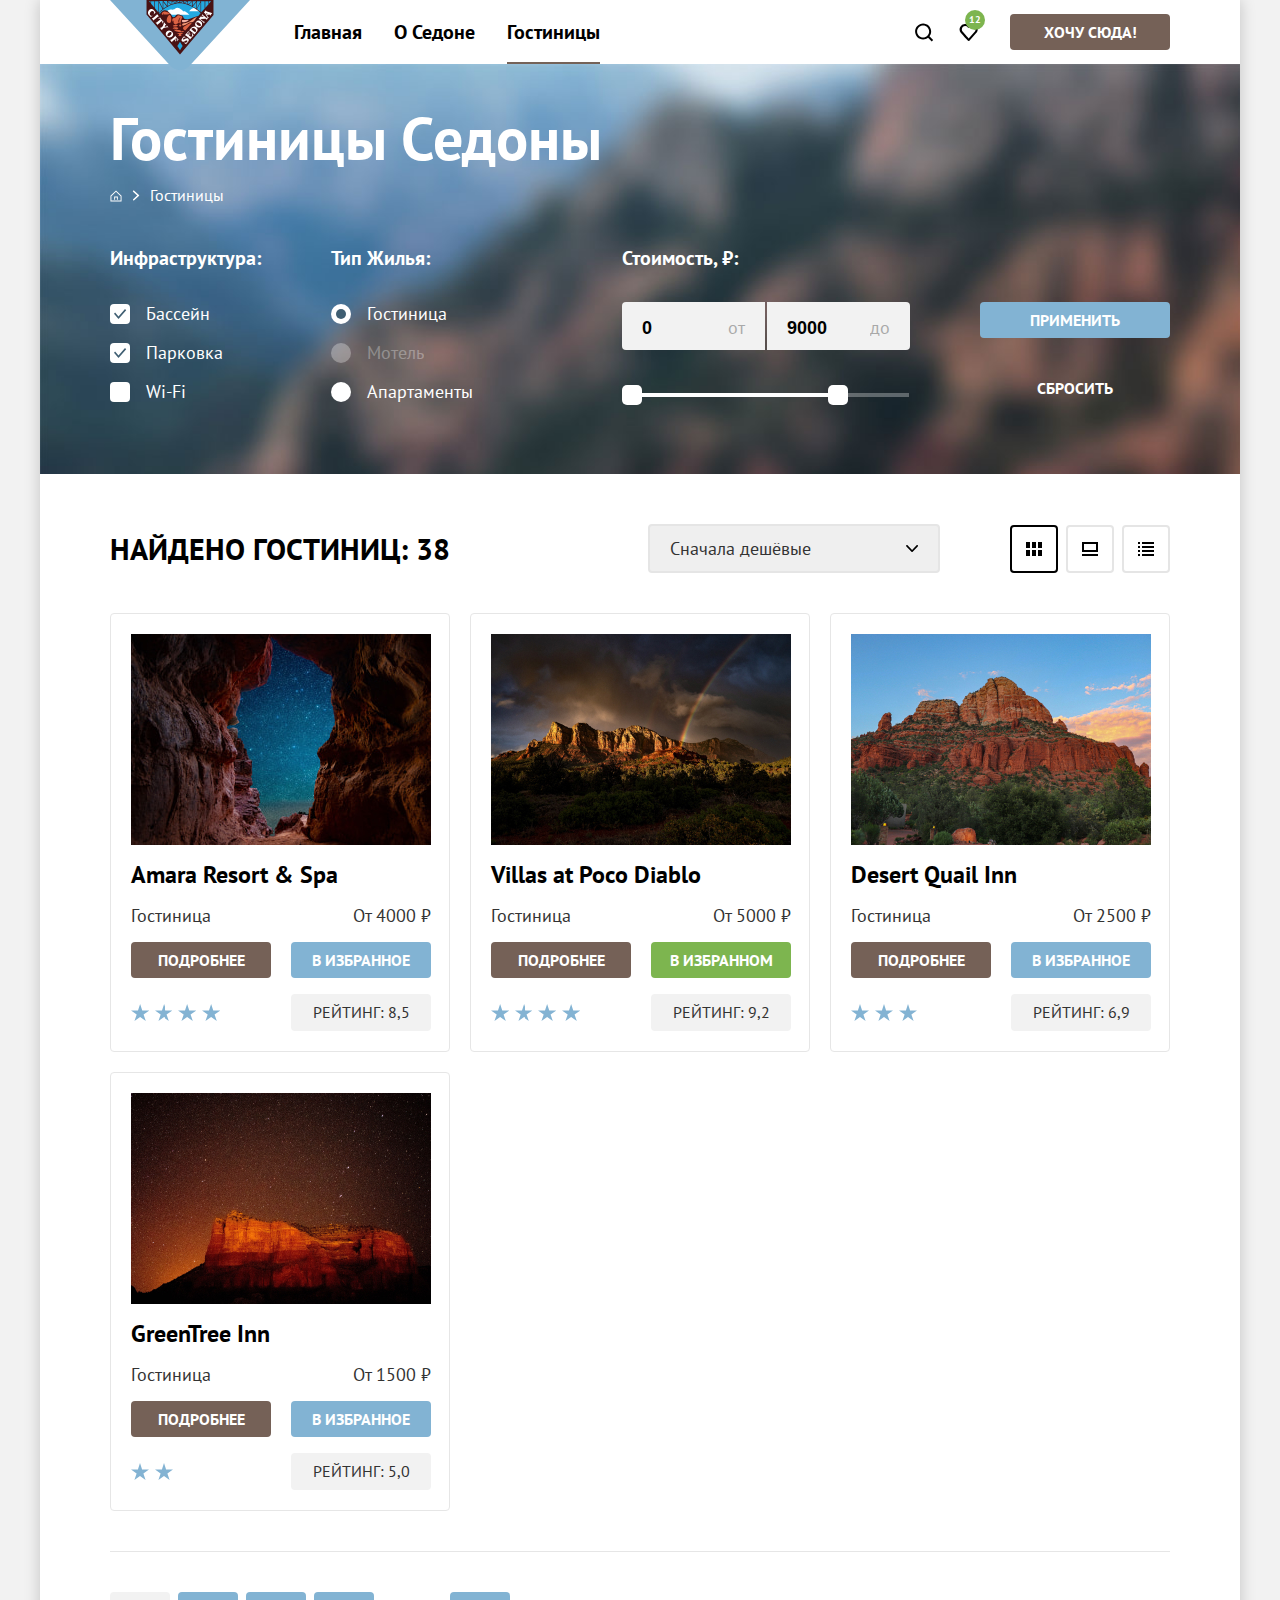
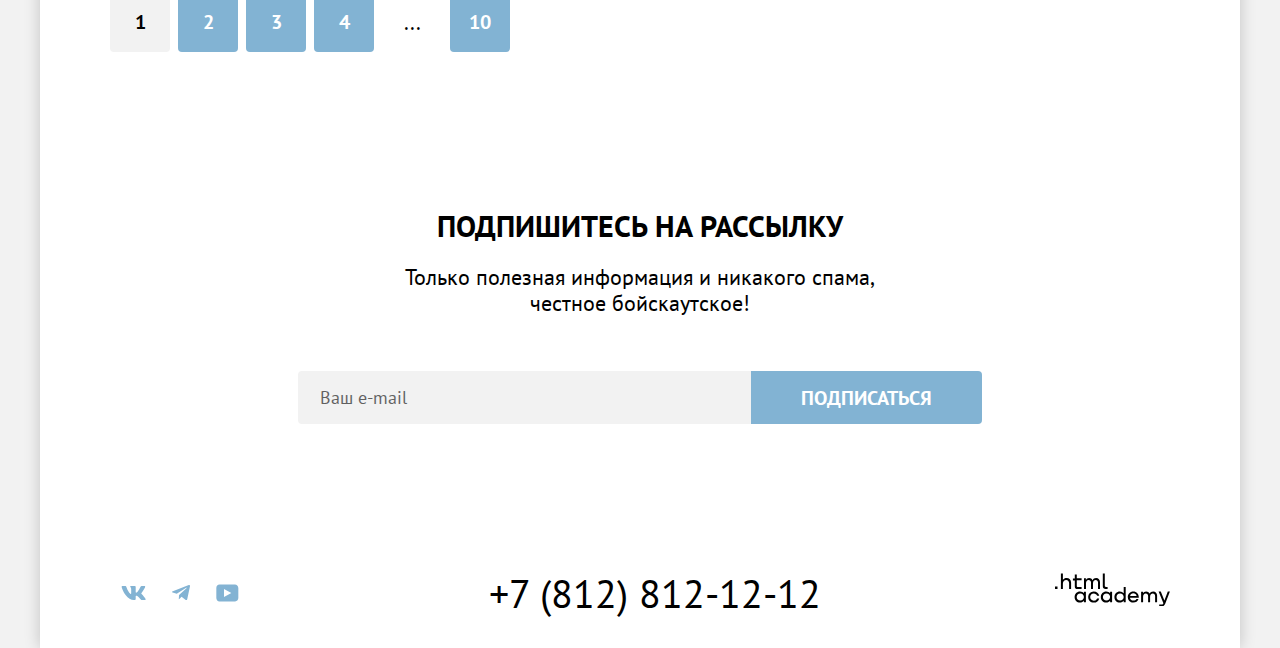
==== catalog.html @ 05a84fa1 "Merge pull request #1 from maryana-academova/master" ====
<!DOCTYPE html>
<html lang="ru">
  <head>
    <meta charset="utf-8">
    <title>Седона. Гостиницы</title>
    <link rel="stylesheet" href="styles/styles.css">
  </head>
  <body>
    <div class="page-container">
      <header class="page-header" data-test="header">
        <div class="page-header-container">
          <nav class="navigation">
            <a class="navigation-logo" href="index.html">
              <img class="page-header-logo" src="images/logo.svg" width="140" height="70" alt="Логотип города Седона.">
            </a>
            <ul class="navigation-list">
              <li class="navigation-item">
                <a class="navigation-link" href="index.html">Главная</a>
              </li>
              <li class="navigation-item">
                <a class="navigation-link" href="#">О Седоне</a>
              </li>
              <li class="navigation-item">
                <a class="navigation-link navigation-link-current" href="#">Гостиницы</a>
              </li>
            </ul>
            <ul class="navigation-user">
              <li class="navigation-user-item">
                <a class="navigation-user-link navigation-user-link-search" href="#">
                  <span class="visually-hidden">Поиск</span>
                </a>
              </li>
              <li class="navigation-user-item">
                <a class="navigation-user-link navigation-user-link-favorite" href="#">
                  <span class="visually-hidden">Избранное</span>
                  <span class="notification-badge">12</span>
                </a>
              </li>
            </ul>
          </nav>
          <a class="header-button" href="#">Хочу сюда!</a>
        </div>
      </header>
      <main class="main-container main-inner" data-test="main">
        <div class="main-inner-header">
          <div class="main-inner-header-container">
            <h1 class="inner-header-title">Гостиницы Седоны</h1>
            <ol class="breadcrumbs">
              <li class="breadcrumbs-item">
                <a class="breadcrumbs-link breadcrumbs-home-link" href="index.html">
                  <span class="visually-hidden">Главная</span>
                </a>
              </li>
              <li class="breadcrumbs-item">
                <a class="breadcrumbs-link" href="#">Гостиницы</a>
              </li>
            </ol>
            <section class="filters" data-test="filter">
              <h2 class="visually-hidden">Фильтры</h2>
              <form class="catalog-filter" action="https://echo.htmlacademy.ru/" method="get">
                <fieldset class="catalog-filter-group">
                  <legend class="catalog-filter-title">Инфраструктура:</legend>
                  <ul class="catalog-filter-list">
                    <li class="catalog-filter-item">
                      <label class="control">
                        <input class="visually-hidden control-input" type="checkbox" name="pool" checked>
                        <span class="control-mark"></span>
                        <span class="control-label">Бассейн</span>
                      </label>
                    </li>
                    <li class="catalog-filter-item">
                      <label class="control">
                        <input class="visually-hidden control-input" type="checkbox" name="parking" checked>
                        <span class="control-mark"></span>
                        <span class="control-label">Парковка</span>
                      </label>
                    </li>
                    <li class="catalog-filter-item">
                      <label class="control">
                        <input class="visually-hidden control-input" type="checkbox" name="wifi">
                        <span class="control-mark"></span>
                        <span class="control-label">Wi-Fi</span>
                      </label>
                    </li>
                  </ul>
                </fieldset>
                <fieldset class="catalog-filter-group">
                  <legend class="catalog-filter-title">Тип жилья:</legend>
                  <ul class="catalog-filter-list">
                    <li class="catalog-filter-item">
                      <label class="control">
                        <input class="visually-hidden control-input" type="radio" name="housing-type" value="hotel" checked>
                        <span class="control-mark"></span>
                        <span class="control-label">Гостиница</span>
                      </label>
                    </li>
                    <li class="catalog-filter-item">
                      <label class="control">
                        <input class="visually-hidden control-input" type="radio" name="housing-type" value="motel" disabled>
                        <span class="control-mark"></span>
                        <span class="control-label">Мотель</span>
                      </label>
                    </li>
                    <li class="catalog-filter-item">
                      <label class="control">
                        <input class="visually-hidden control-input" type="radio" name="housing-type" value="apartments">
                        <span class="control-mark"></span>
                        <span class="control-label">Апартаменты</span>
                      </label>
                    </li>
                  </ul>
                </fieldset>
                <fieldset class="catalog-filter-group">
                  <legend class="catalog-filter-title">Стоимость, ₽:</legend>
                  <div class="range">
                    <div class="range-wrapper-inputs">
                      <label class="catalog-filter-label">
                        <span class="range-input-label">от</span>
                        <input class="range-input range-input-min" type="number" value="0" name="min-price">
                      </label>
                      <label class="catalog-filter-label">
                        <span class="range-input-label">до</span>
                        <input class="range-input range-input-max" type="number" value="9000" name="max-price">
                      </label>
                    </div>
                    <div class="range-scale">
                      <div class="range-bar" style="left: 0; width: 226px;">
                        <button class="range-toggle toggle-min" type="button">
                          <span class="visually-hidden">Изменить минимальную стоимость.</span>
                        </button>
                        <button class="range-toggle toggle-max" type="button">
                          <span class="visually-hidden">Изменить максимальную стоимость.</span>
                        </button>
                      </div>
                    </div>
                  </div>
                </fieldset>
                <div class="catalog-filter-buttons">
                  <button class="catalog-filter-submit" type="submit">Применить</button>
                  <button class="catalog-filter-reset" type="reset">Сбросить</button>
                </div>
              </form>
            </section>
          </div>
        </div>
        <section class="catalog-products" data-test="catalog">
          <div class="catalog-products-container">
            <div class="catalog-products-header">
              <h2 class="catalog-products-title">Найдено гостиниц: <span>38</span></h2>
              <div class="select sorting-type">
                <select class="select-control" aria-label="Сортировка">
                  <option value="popular">Сначала популярные</option>
                  <option value="cheap" selected>Сначала дешёвые</option>
                  <option value="expensive">Сначала дорогие</option>
                </select>
              </div>
              <ul class="view-buttons">
                <li class="view-button-item">
                  <a class="view-button view-button-current view-button-tile" href="#">
                    <span class="visually-hidden">Показать плиткой</span>
                  </a>
                </li>
                <li class="view-button-item">
                  <a class="view-button view-button-card" href="#">
                    <span class="visually-hidden">Показать карточками</span>
                  </a>
                </li>
                <li class="view-button-item">
                  <a class="view-button view-button-list" href="#">
                    <span class="visually-hidden">Показать списком</span>
                  </a>
                </li>
              </ul>
            </div>
            <ul class="product-list">
              <li class="product-card">
                <a class="product-card-link" href="#">
                  <img class="product-card-image" src="images/catalog/hotel-1.jpg" width="300" height="211" alt="Звёздное небо в расщелине гор.">
                  <h3 class="product-card-title">Amara Resort & Spa</h3>
                </a>
                <p class="product-card-type">Гостиница</p>
                <p class="product-card-price">От 4000 ₽</p>
                <a class="product-card-button" href="#">Подробнее</a>
                <a class="add-favorite-button" href="#">В избранное</a>
                <p class="product-card-stars product-card-stars-4"><span class="visually-hidden">4 звезды</span></p>
                <p class="product-card-rating">Рейтинг: <span>8,5</span></p>
              </li>
              <li class="product-card">
                <a class="product-card-link" href="#">
                  <img class="product-card-image" src="images/catalog/hotel-2.jpg" width="300" height="211" alt="Радуга над горным хребтом.">
                  <h3 class="product-card-title">Villas at Poco Diablo</h3>
                </a>
                <p class="product-card-type">Гостиница</p>
                <p class="product-card-price">От 5000 ₽</p>
                <a class="product-card-button" href="#">Подробнее</a>
                <a class="favorite-button" href="#">В избранном</a>
                <p class="product-card-stars product-card-stars-4"><span class="visually-hidden">4 звезды</span></p>
                <p class="product-card-rating">Рейтинг: <span>9,2</span></p>
              </li>
              <li class="product-card">
                <a class="product-card-link" href="#l">
                  <img class="product-card-image" src="images/catalog/hotel-3.jpg" width="300" height="211" alt="Горы на фоне голубого неба.">
                  <h3 class="product-card-title">Desert Quail Inn</h3>
                </a>
                <p class="product-card-type">Гостиница</p>
                <p class="product-card-price">От 2500 ₽</p>
                <a class="product-card-button" href="#">Подробнее</a>
                <a class="add-favorite-button" href="#">В избранное</a>
                <p class="product-card-stars product-card-stars-3"><span class="visually-hidden">3 звезды</span></p>
                <p class="product-card-rating">Рейтинг: <span>6,9</span></p>
              </li>
              <li class="product-card">
                <a class="product-card-link" href="#">
                  <img class="product-card-image" src="images/catalog/hotel-4.jpg" width="300" height="211" alt="Гора на фоне звёздного неба.">
                  <h3 class="product-card-title">GreenTree Inn</h3>
                </a>
                <p class="product-card-type">Гостиница</p>
                <p class="product-card-price">От 1500 ₽</p>
                <a class="product-card-button" href="#">Подробнее</a>
                <a class="add-favorite-button" href="#">В избранное</a>
                <p class="product-card-stars product-card-stars-2"><span class="visually-hidden">2 звезды</span></p>
                <p class="product-card-rating">Рейтинг: <span>5,0</span></p>
              </li>
            </ul>
            <ul class="pagination">
              <li class="pagination-item">
                <a class="pagination-link pagination-current">1</a>
              </li>
              <li class="pagination-item">
                <a class="pagination-link" href="#">2</a>
              </li>
              <li class="pagination-item">
                <a class="pagination-link" href="#">3</a>
              </li>
              <li class="pagination-item">
                <a class="pagination-link" href="#">4</a>
              </li>
              <li class="pagination-item">
                <span class="pagination-text">...</span>
              </li>
              <li class="pagination-item">
                <a class="pagination-link" href="#">10</a>
              </li>
            </ul>
          </div>
        </section>
        <section class="subscribe" data-test="subscribe">
          <h2 class="subscribe-title">Подпишитесь на рассылку</h2>
          <p class="subscribe-description">Только полезная информация и никакого спама, честное бойскаутское!</p>
          <form class="subscribe-form" action="https://echo.htmlacademy.ru/" method="post">
            <p class="subscribe-form-name">
              <label class="visually-hidden" for="user-email">Ваш e-mail</label>
              <input class="field" type="text" id="user-email" name="user-email" placeholder="Ваш e-mail">
            </p>
            <button class="subscribe-button" type="submit">Подписаться</button>
          </form>
        </section>
      </main>
      <footer class="page-footer" data-test="footer">
        <div class="page-footer-container">
          <ul class="footer-social-list">
            <li class="footer-social-item">
              <a class="footer-social-link" href="#">
                <span class="visually-hidden">ВКонтакте</span>
                <svg class="footer-social-img" width="25" height="14" fill="currentColor" xmlns="http://www.w3.org/2000/svg">
                  <path fill-rule="evenodd" clip-rule="evenodd" d="M24.12.95c.16-.55 0-.95-.8-.95H20.7c-.67 0-.98.35-1.15.73 0 0-1.33 3.2-3.22 5.27-.61.6-.9.8-1.23.8-.16 0-.41-.2-.41-.74V.95c0-.66-.19-.95-.74-.95H9.82c-.42 0-.67.3-.67.6 0 .61.95.76 1.04 2.5v3.8c0 .84-.15.99-.48.99-.9 0-3.06-3.21-4.34-6.89-.25-.71-.5-1-1.18-1H1.57c-.75 0-.9.35-.9.73 0 .68.89 4.07 4.14 8.55 2.17 3.06 5.23 4.72 8 4.72 1.68 0 1.88-.37 1.88-1v-2.32c0-.73.16-.88.7-.88.38 0 1.05.2 2.6 1.67 1.79 1.75 2.08 2.53 3.08 2.53h2.63c.75 0 1.12-.37.9-1.1-.23-.72-1.08-1.77-2.2-3.02-.62-.7-1.54-1.47-1.82-1.86-.39-.49-.28-.7 0-1.14 0 0 3.2-4.43 3.54-5.93Z" />
                </svg>
              </a>
            </li>
            <li class="footer-social-item">
              <a class="footer-social-link" href="#">
                <span class="visually-hidden">Телеграм</span>
                <svg class="footer-social-img" width="18" height="16" fill="currentColor" xmlns="http://www.w3.org/2000/svg">
                  <path d="M16.79.1.84 6.25c-1.09.43-1.08 1.04-.2 1.31l4.1 1.28 9.47-5.98c.44-.27.85-.12.52.18L7.05 9.96l-.28 4.22c.41 0 .6-.19.83-.41l1.99-1.93 4.13 3.05c.77.42 1.31.2 1.5-.7l2.72-12.8c.28-1.12-.43-1.62-1.16-1.3Z" />
                </svg>
              </a>
            </li>
            <li class="footer-social-item">
              <a class="footer-social-link" href="#">
                <span class="visually-hidden">YouTube</span>
                <svg class="footer-social-img" width="23" height="18" fill="currentColor" xmlns="http://www.w3.org/2000/svg">
                  <path d="M18.94.5H3.51C1.65.5.33 2.1.33 3.9V14c0 1.9 1.32 3.5 3.18 3.5h15.65c1.64 0 3.17-1.6 3.17-3.4V3.9C22.11 2.1 20.8.5 18.94.5ZM7.99 13.04V4.96L15.33 9l-7.34 4.04Z" />
                </svg>
              </a>
            </li>
          </ul>
          <a class="footer-phone" href="tel:+78128121212">+7 (812) 812-12-12</a>
          <a class="copyright" href="https://htmlacademy.ru/">
            <svg class="htmlacademy-logo" width="115" height="33" xmlns="http://www.w3.org/2000/svg">
              <path d="M0 13.4V16h2.5v-2.6H0ZM11.6 5C10 5 8.8 5.7 8 6.7h-.1V.5h-2V16h2v-5.3c0-2.1 1.3-3.6 3.3-3.6 1.8 0 2.9 1.4 2.9 3.2V16h2V9.9c.1-3-1.8-4.9-4.5-4.9ZM26.6 5.3h-4.8V1.6h-2v3.8h-1.9v2h1.9v6c0 1.7 1 2.7 2.7 2.7h4.1v-2h-3.7c-.7 0-1.1-.4-1.1-1.1V7.3h4.8v-2ZM41.1 5.1c-1.6 0-2.9.8-3.5 2.1h-.1c-.6-1.2-1.8-2.1-3.4-2.1-1.4 0-2.5.8-3.1 1.8h-.1V5.3H29v10.6h2v-5.4c0-2 1-3.5 2.6-3.5C35.1 7 36 8 36 9.6v6.3h2v-5.6C38 7.9 39.4 7 40.6 7 42.1 7 43 8 43 9.6v6.3h2V9.4c.1-2.5-1.4-4.3-3.9-4.3ZM47.8 13.2c0 1.7 1 2.7 2.8 2.7h2v-2h-1.7c-.7 0-1.1-.4-1.1-1.1V.5h-2v12.7ZM28.9 20.2c-.9-1.1-2.2-1.8-3.9-1.8-3.1 0-5.4 2.3-5.4 5.6s2.3 5.6 5.4 5.6c1.8 0 3-.8 3.8-1.9h.1v1.6h2V18.7h-2v1.5Zm-3.6 7.4c-2.2 0-3.6-1.6-3.6-3.6s1.4-3.6 3.6-3.6 3.6 1.6 3.6 3.6c0 1.9-1.4 3.6-3.6 3.6ZM44.2 22.5c-.5-2.4-2.6-4.1-5.4-4.1a5.4 5.4 0 0 0-5.6 5.6c0 3.1 2.2 5.6 5.6 5.6 2.8 0 4.9-1.8 5.4-4.2h-2.1a3.4 3.4 0 0 1-3.3 2.3c-2.2 0-3.6-1.6-3.6-3.6s1.4-3.6 3.6-3.6c1.6 0 2.8 1 3.3 2.2h2.1v-.2ZM55.1 20.2c-.9-1.1-2.2-1.8-3.9-1.8-3.1 0-5.4 2.3-5.4 5.6s2.3 5.6 5.4 5.6c1.8 0 3-.8 3.8-1.9h.1v1.6h2V18.7h-2v1.5Zm-3.6 7.4c-2.2 0-3.6-1.6-3.6-3.6s1.4-3.6 3.6-3.6 3.6 1.6 3.6 3.6c0 1.9-1.5 3.6-3.6 3.6ZM68.7 20.3c-.9-1.1-2.2-1.9-3.9-1.9-3.1 0-5.4 2.3-5.4 5.6s2.2 5.6 5.4 5.6c1.7 0 3-.8 3.8-1.8h.1v1.5h2V13.9h-2v6.4Zm-3.6 7.3c-2.2 0-3.6-1.6-3.6-3.6s1.4-3.6 3.6-3.6 3.6 1.6 3.6 3.6c-.1 2-1.5 3.6-3.6 3.6ZM78.3 18.4c-3.3 0-5.5 2.5-5.5 5.6 0 3 2.1 5.6 5.5 5.6 2.5 0 4.5-1.3 5.2-3.6h-2.1c-.5 1-1.6 1.6-3 1.6-1.9 0-3.3-1.3-3.4-2.9h8.8c.2-3.6-2-6.3-5.5-6.3Zm0 1.9c1.7 0 3 1 3.3 2.6h-6.5c.3-1.5 1.5-2.6 3.2-2.6ZM98.2 18.4c-1.6 0-2.9.8-3.6 2h-.1c-.6-1.2-1.8-2-3.4-2-1.4 0-2.5.7-3.1 1.8v-1.5h-1.9v10.6h2v-5.4c0-2 1-3.4 2.6-3.5 1.5 0 2.4 1 2.4 2.6v6.3h2v-5.6c0-2.4 1.4-3.3 2.6-3.3 1.5 0 2.4 1 2.4 2.6v6.3h2v-6.5c.1-2.6-1.4-4.4-3.9-4.4ZM109.4 27.5l-3.6-8.9h-2.2l4.8 11.6c-.3.9-.7 1.2-1.7 1.2h-2.5v2h2.5c1.8 0 2.8-.8 3.5-2.6l4.7-12.2h-2.1l-3.4 8.9Z" />
            </svg>
          </a>
        </div>
      </footer>
    </div>
  </body>
</html>
---- styles/styles.css ----
@font-face {
  font-family: "PT Sans";
  font-style: normal;
  font-weight: 400;
  src: url("../fonts/ptsans-400.woff2") format("woff2");
  font-display: swap;
}

@font-face {
  font-family: "PT Sans";
  font-style: normal;
  font-weight: 700;
  src: url("../fonts/ptsans-700.woff2") format("woff2");
  font-display: swap;
}

html {
  height: 100%;
}

body {
  display: flex;
  flex-direction: column;
  min-height: 100%;
  margin: 0;
  font-family: "PT Sans", sans-serif;
  font-size: 18px;
  line-height: 21px;
  color: #000000;
  background-color: #f2f2f2;
}

.visually-hidden {
  position: absolute;
  width: 1px;
  height: 1px;
  margin: -1px;
  padding: 0;
  border: 0;
  clip: rect(0 0 0 0);
  overflow: hidden;
}

.page-container {
  width: 1200px;
  margin: 0 auto;
  background-color: #ffffff;
  box-shadow: 0 0 15px rgb(0, 0, 0, 0.2);
}

.page-header-container {
  display: flex;
  align-items: center;
  padding-left: 70px;
  padding-right: 70px;
}

.navigation {
  display: flex;
  width: 880px;
  margin-right: auto;
}

.navigation-logo {
  position: relative;
  width: 138px;
  margin-right: 30px;
  margin-bottom: -6px;
}

.page-header-logo {
  display: block;
}

.navigation-list {
  display: flex;
  flex-wrap: wrap;
  width: 340px;
  margin: 0;
  padding: 0;
  list-style-type: none;
}

.navigation-user {
  display: flex;
  flex-wrap: wrap;
  max-width: 90px;
  margin: 0;
  margin-left: auto;
  padding: 0;
  list-style-type: none;
}

.navigation-link {
  display: block;
  padding: 20px 16px;
  font-weight: 700;
  font-size: 20px;
  line-height: 24px;
  color: #000000;
  text-decoration: none;
}

.navigation-link-current {
  position: relative;
}

.navigation-link-current::after {
  position: absolute;
  bottom: 0;
  left: 16px;
  right: 16px;
  height: 2px;
  background-color: #756257;
  content: "";
}

.navigation-user-link {
  position: relative;
  display: block;
  padding: 22px 12px;
  width: 20px;
  height: 20px;
  font-weight: 700;
  font-size: 20px;
  line-height: 24px;
  color: #000000;
  text-decoration: none;
}

.navigation-user-link-search {
  background-image: url("../images/search.svg");
  background-repeat: no-repeat;
  background-position: center;
}

.navigation-user-link-favorite {
  background-image: url("../images/favorite.svg");
  background-repeat: no-repeat;
  background-position: center;
}

.header-button {
  width: 160px;
  display: inline-block;
  padding: 8px 10px 8px 10px;
  font-family: inherit;
  font-weight: 700;
  font-size: 16px;
  line-height: 20px;
  color: #ffffff;
  text-transform: uppercase;
  text-decoration: none;
  background-color: #756157;
  text-align: center;
  border: none;
  border-radius: 4px;
  box-sizing: border-box;
  cursor: pointer;
}

.header-button:hover {
  background-color: #615048;
}

.header-button:focus {
  background-color: #615048;
}

.header-button:active {
  color: rgba(255, 255, 255, 0.3);
  background-color: #756157;
}

.header-button:disabled {
  background-color: #e5e5e5;
}

.notification-badge {
  position: absolute;
  top: 10px;
  right: 5px;
  display: flex;
  align-items: center;
  justify-content: center;
  width: 20px;
  height: 20px;
  font-size: 10px;
  line-height: 10px;
  color: #ffffff;
  background-color: #7db54f;
  border-radius: 50%;
}

.favorite-button {
  font-weight: 700;
  font-size: 16px;
  line-height: 20px;
  color: #ffffff;
  text-transform: uppercase;
  text-decoration: none;
  background-color: #7db54f;
  text-align: center;
  border: none;
}

.main-container {
  flex-grow: 1;
}

.hero {
  padding-top: 51px;
  padding-bottom: 82px;
  background-color: #d9eaf2;
  background-image: url("../images/hero-border.svg"), url("../images/background.jpg");
  background-size: contain, cover;
  background-repeat: no-repeat;
  background-position: center bottom, center;
}

.hero-img {
  display: block;
  margin-left: auto;
  margin-right: auto;
}

.advantages {
  padding-top: 70px;
}

.lead {
  max-width: 620px;
  margin: 0 auto 25px;
  font-weight: 700;
  font-size: 30px;
  line-height: 36px;
  text-align: center;
  text-transform: uppercase;
}

.advantages-list-title {
  margin-top: 0;
  margin-bottom: 90px;
  font-size: 22px;
  line-height: 26px;
  color: #333333;
  text-align: center;
}

.advantages-img {
  display: block;
}

.advantages-title {
  display: flex;
  flex-direction: column;
  align-items: center;
  max-width: 175px;
  margin-top: 0;
  margin-bottom: 30px;
  font-size: 24px;
  line-height: 28px;
  text-align: center;
  text-transform: uppercase;
}

.advantages-description {
  margin-top: 0;
  margin-bottom: 22px;
  order: 3;
  color: #333333;
  text-align: center;
}

.advantages-item {
  background-color: rgba(131, 179, 211, 0.12);
}

.advantages-item:nth-child(3) {
  background-color: rgba(131, 179, 211, 0.2);
}

.advantages-list {
  display: flex;
  flex-wrap: wrap;
  margin: 0;
  padding: 0;
  list-style-type: none;
}

.advantages-item-container {
  width: 230px;
  min-height: 204px;
  display: flex;
  flex-direction: column;
  justify-content: center;
  align-items: center;
  padding: 90px 85px;
  margin-top: auto;
  margin-bottom: auto;
}

.advantages-item-container::before {
  margin-bottom: 30px;
  order: 2;
  width: 60px;
  height: 2px;
  background-color: rgba(0, 0, 0, 0.3);
  content: "";
}


.advantages-item-wide {
  display: flex;
  flex-wrap: wrap;
  background-color: #82b3d3;
}

.advantages-item-wide-reverse {
  flex-direction: row-reverse;
}

.advantages-item-wide .advantages-item-container::before {
  background-color: #ffffff;
}

.advantages-item-wide .advantages-title {
  color: #ffffff;
}

.advantages-item-wide .advantages-description {
  color: #ffffff;
}


.infrastructure {
  padding-top: 64px;
}

.infrastructure-lead {
  max-width: 510px;
  margin: 0 auto 20px;
  font-weight: 700;
  font-size: 30px;
  line-height: 36px;
  text-align: center;
  text-transform: uppercase;
}

.infrastructure-lead-text {
  margin-top: 0;
  margin-bottom: 64px;
  font-size: 22px;
  line-height: 26px;
  color: #333333;
  text-align: center;
}

.infrastructure-list {
  display: flex;
  flex-wrap: wrap;
  margin: 0;
  padding: 0;
  list-style-type: none;
}

.infrastructure-item {
  width: 230px;
  padding: 180px 85px 80px;
  background-color: rgba(131, 179, 211, 0.12);
}

.infrastructure-item:nth-child(2) {
  background-color: #ffffff;
}

.infrastructure-item-home {
  background-image: url("../images/house.svg");
  background-repeat: no-repeat;
  background-position: top 80px center;
}

.infrastructure-item-meal {
  background-image: url("../images/food.svg");
  background-repeat: no-repeat;
  background-position: top 81px center;
}

.infrastructure-item-souvenir {
  background-image: url("../images/gift.svg");
  background-repeat: no-repeat;
  background-position: top 78px center;
}

.infrastructure-title {
  margin-top: 0;
  margin-bottom: 30px;
  font-size: 24px;
  line-height: 28px;
  text-transform: uppercase;
  text-align: center;
}

.infrastructure-description {
  margin: 0;
  color: #333333;
  text-align: center;
}

.search {
  padding: 96px 300px 96px;
  text-align: center;
}

.search-title {
  margin-top: 0;
  margin-bottom: 20px;
  font-size: 30px;
  line-height: 36px;
  text-align: center;
  text-transform: uppercase;
}

.search-description {
  margin-top: 0;
  margin-bottom: 54px;
  font-size: 22px;
  line-height: 26px;
  color: #333333;
}

.search-button {
  display: inline-block;
  padding: 8px 50px;
  font-family: inherit;
  font-weight: 700;
  font-size: 20px;
  line-height: 36px;
  color: #ffffff;
  text-transform: uppercase;
  text-decoration: none;
  background-color: #756157;
  text-align: center;
  border: none;
  border-radius: 4px;
  box-sizing: border-box;
  cursor: pointer;
}

.subscribe {
  padding: 96px 258px 104px;
  text-align: center;
}

.subscribe-title {
  margin-top: 0;
  margin-bottom: 20px;
  font-size: 30px;
  line-height: 36px;
  text-transform: uppercase;
}

.subscribe-description {
  max-width: 545px;
  margin: 0 auto 55px;
  font-weight: 400;
  font-size: 22px;
  line-height: 26px;
}

.subscribe-theme-custom {
  color: #ffffff;
  background-color: #8daab8;
  background-image: url("../images/background-subscribe.jpg");
  background-size: cover;
  background-repeat: no-repeat;
}

.subscribe-form {
  display: flex;
  justify-content: stretch;
  width: 100%;
}

.subscribe-form-name {
  margin: 0;
  flex-grow: 1;
}

.field {
  margin: 0;
  padding: 14px 20px;
  font-family: inherit;
  font-size: 18px;
  line-height: 21px;
  background-color: #f2f2f2;
  border-radius: 4px 0 0 4px;
  border: 2px solid #f2f2f2;
  box-sizing: border-box;
}

.field:hover {
  background-color: #f6f6f6;
}

.field:focus {
  background-color: #f2f2f2;
  outline: 3px solid #83b3d3;
}

.field:focus:not(:placeholder-shown) {
  border: 2px solid #000000;
  outline: none;
}

.field::placeholder {
  color: #000000;
  opacity: 0.6;
}

.subscribe-form-name .field {
  width: 100%;
}

.subscribe-button {
  display: inline-block;
  padding: 8px 50px;
  font-family: inherit;
  font-weight: 700;
  font-size: 20px;
  line-height: 36px;
  color: #ffffff;
  text-transform: uppercase;
  text-decoration: none;
  background-color: #82b3d3;
  text-align: center;
  border: none;
  border-radius: 4px;
  box-sizing: border-box;
  cursor: pointer;
  border-radius: 0 4px 4px 0;
}

.subscribe-button:hover {
  background-color: #68a2ca;
}

.subscribe-button:focus {
  background-color: #68a2ca;
}

.subscribe-button:active {
  background-color: #82b3d3;
}

.page-footer {
  padding-top: 45px;
  padding-bottom: 35px;
}

.page-footer-container {
  display: flex;
  padding-left: 70px;
  padding-right: 70px;
}

.footer-social-list {
  display: flex;
  flex-wrap: wrap;
  width: 145px;
  margin: 0;
  padding: 0;
  list-style-type: none;
}

.footer-social-link {
  display: flex;
  justify-content: center;
  align-items: center;
  width: 47px;
  height: 40px;
  color: #83b3d3;
  background-repeat: no-repeat;
  background-position: center;
  box-sizing: border-box;
}

.footer-social-link:hover {
  color: #68a2ca;
}

.footer-social-link:focus {
  color: #68a2ca;
}

.footer-social-link:active {
  color: rgba(104, 162, 202, 0.3);
}

.footer-phone {
  margin-left: auto;
  margin-right: auto;
  font-size: 40px;
  line-height: 40px;
  color: #000000;
  text-transform: uppercase;
  text-decoration: none;
  text-align: center;
}

.footer-phone:hover {
  color: #756157;
}

.footer-phone:focus {
  color: #756157;
}

.footer-phone:active {
  color: rgba(117, 97, 87, 0.3);
}

.copyright {
  width: 115px;
}

.htmlacademy-logo {
  display: block;
  fill: #000000;
}

.htmlacademy-logo:hover {
  fill: #756157;
}

.htmlacademy-logo:focus {
  fill: #756157;
}

.htmlacademy-logo:active {
  fill: rgba(117, 97, 87, 0.3);
}

.main-inner-header {
  padding-top: 35px;
  padding-bottom: 55px;
  background-color: #87a4c4;
  background-image: url("../images/background-filters.jpg");
  background-size: cover;
  background-repeat: no-repeat;
}

.main-inner-header-container {
  padding-left: 70px;
  padding-right: 70px;
}

.inner-header-title {
  margin-top: 0;
  margin-bottom: 8px;
  font-size: 60px;
  line-height: 78px;
  color: #ffffff;
}

.breadcrumbs {
  display: flex;
  flex-wrap: wrap;
  margin: 0;
  margin-bottom: 40px;
  padding: 0;
  list-style-type: none;
}

.breadcrumbs-item {
  display: flex;
  align-items: center;
}

.breadcrumbs-item:not(:last-child)::after {
  width: 8px;
  height: 11px;
  margin-left: 10px;
  margin-right: 10px;
  background-image: url("../images/arrow.svg");
  background-position: center;
  background-repeat: no-repeat;
  content: "";
}

.breadcrumbs-home-link {
  width: 12px;
  height: 12px;
  background-image: url("../images/home.svg");
  background-size: cover;
  background-repeat: no-repeat;
}

.breadcrumbs-link {
  font-size: 16px;
  line-height: 21px;
  color: #ffffff;
  text-decoration: none;
}

.catalog-filter {
  display: flex;
}

.catalog-filter-group {
  margin: 0;
  margin-right: 70px;
  padding: 0;
  border: none;
  min-width: 150px;
}

.catalog-filter-group:nth-child(3) {
  margin-left: auto;
}

.catalog-filter-group:last-child {
  margin-right: 0;
}

.catalog-filter-title {
  padding: 0;
  margin-bottom: 32px;
  font-weight: 700;
  font-size: 20px;
  line-height: 24px;
  color: #ffffff;
  text-transform: capitalize;
}

.catalog-filter-list {
  margin: 0;
  padding: 0;
  list-style-type: none;
}

.catalog-filter-item {
  margin-bottom: 16px;
}

.control {
  position: relative;
  display: block;
  padding-left: 36px;
  cursor: pointer;
}

.control-mark {
  position: absolute;
  top: 2px;
  left: 0;
  width: 20px;
  height: 20px;
  background-color: #ffffff;
}

.control:hover {
  opacity: 0.6;
}

.control-input:focus + .control-mark {
  outline: 3px solid #83b3d3;
}

.control:active {
  opacity: 0.3;
}

.control-input:disabled ~ .control-mark {
  opacity: 0.3;
}

.control-input:disabled ~ .control-label {
  opacity: 0.3;
}

.control-input[type="checkbox"] + .control-mark {
  border-radius: 4px;
}

.control-input[type="checkbox"]:checked + .control-mark::before {
  position: absolute;
  top: 5px;
  left: 4px;
  width: 13px;
  height: 10px;
  background-image: url("../images/tick.svg");
  background-repeat: no-repeat;
  background-position: center;
  background-size: contain;
  content: "";
}

.control-input[type="radio"] + .control-mark {
  border-radius: 50%;
}

.control-input[type="radio"]:checked + .control-mark::before {
  position: absolute;
  top: 5px;
  left: 5px;
  width: 10px;
  height: 10px;
  background-color: #3f5e72;
  border-radius: 50%;
  content: "";
}

.control-label {
  font-size: 18px;
  line-height: 23px;
  color: #ffffff;
}

.range-scale {
  position: relative;
  width: 287px;
  height: 4px;
  margin-bottom: 16px;
  background-color: rgb(255, 255, 255, 0.3);
}

.range-bar {
  position: absolute;
  height: 4px;
  background-color: #ffffff;
}

.range-toggle {
  position: absolute;
  width: 20px;
  height: 20px;
  background-color: #ffffff;
  border-radius: 5px;
  border: none;
  cursor: pointer;
}

.range-toggle:focus {
  outline: 3px solid #83b3d3;
}

.toggle-min {
  top: -8px;
  left: 0;
}

.toggle-max {
  top: -8px;
  right: 0;
}

.range-wrapper-inputs {
  display: grid;
  grid-template-columns: 1fr 1fr;
  gap: 2px;
  width: 288px;
  margin-bottom: 43px;
}

.catalog-filter-label {
  position: relative;
}

.range-input-label {
  position: absolute;
  right: 20px;
  top: 15px;
  color: #000000;
  opacity: 0.3;
}

.range-input {
  width: 100%;
  padding: 14px 20px 10px;
  padding-right: 20px;
  font-weight: 700;
  font-size: 18px;
  line-height: 24px;
  color: #000000;
  background-color: #f2f2f2;
  border: none;
  appearance: textfield;
  border-radius: 4px 0 0 4px;
  box-sizing: border-box;
}

.range-input-max {
  border-radius: 0 4px 4px 0;
}

.range-input::-webkit-outer-spin-button,
.range-input::-webkit-inner-spin-button {
  appearance: none;
  margin: 0;
}

.range-input:hover {
  background-color: #f6f6f6;
}

.range-input:focus {
  background-color: #f2f2f2;
  outline: 3px solid #83b3d3;
}

.range-input::placeholder {
  color: #000000;
  opacity: 0.6;
}

.catalog-filter-buttons {
  display: flex;
  flex-direction: column;
  padding-top: 56px;
}

.catalog-filter-submit {
  width: 190px;
  display: inline-block;
  padding: 8px 10px 8px 10px;
  font-family: inherit;
  font-weight: 700;
  font-size: 16px;
  line-height: 20px;
  color: #ffffff;
  text-align: center;
  text-transform: uppercase;
  text-decoration: none;
  background-color: #82b3d3;
  margin-bottom: 32px;
  border: none;
  border-radius: 4px;
  box-sizing: border-box;
  cursor: pointer;
}

.catalog-filter-submit:hover {
  background-color: #68a2ca;
}

.catalog-filter-submit:focus {
  background-color: #68a2ca;
}

.catalog-filter-submit:active {
  background-color: #82b3d3;
}

.catalog-filter-submit:disabled {
  background-color: #82b3d3;
}

.catalog-filter-reset {
  width: 190px;
  padding: 8px 20px;
  font-family: inherit;
  font-weight: 700;
  font-size: 16px;
  line-height: 20px;
  color: #ffffff;
  text-transform: uppercase;
  text-align: center;
  background-color: transparent;
  border: none;
}

.catalog-filter-reset:hover {
  opacity: 0.6;
}

.catalog-filter-reset:focus {
  outline: 3px solid #83b3d3;
}

.catalog-filter-reset:active {
  color: rgba(255, 255, 255, 0.3);
}

.catalog-filter-reset:disabled {
  opacity: 0.1;
}

.catalog-products {
  padding-top: 50px;
}

.catalog-products-container {
  padding-left: 70px;
  padding-right: 70px;
}

.catalog-products-header {
  display: flex;
  align-items: center;
  margin-bottom: 40px;
}

.catalog-products-title {
  margin: 0;
  font-size: 30px;
  line-height: 36px;
  text-transform: uppercase;
}

.select {
  display: flex;
  align-items: center;
  width: 292px;
  margin-left: auto;
  margin-right: 70px;
}

.select-control {
  width: 100%;
  padding: 12px 20px;
  padding-right: 40px;
  font-family: inherit;
  font-size: 18px;
  line-height: 21px;
  color: #333333;
  border: 2px solid #e5e5e5;
  border-radius: 4px;
  background-image: url("../images/arrow-down.svg");
  background-repeat: no-repeat;
  background-position: right 20px center;
  appearance: none;
}

.select-control:hover {
  border-color: #68a2ca;
}

.select-control:focus {
  border-color: #3f5e72;
}

.select-control:disabled {
  color: #000000;
  border: 2px solid #000000;
  opacity: 0.3;
}

.view-buttons {
  margin: 0;
  padding: 0;
  list-style-type: none;
  display: flex;
  flex-wrap: wrap;
}

.view-button-item {
  margin-right: 8px;
}

.view-button-item:last-child {
  margin-right: 0;
}

.view-button {
  display: block;
  width: 44px;
  height: 44px;
  background-repeat: no-repeat;
  background-position: center;
  border: 2px solid #e5e5e5;
  border-radius: 4px;
}

.view-button-current {
  border-color: #000000;
}

.view-button:hover {
  border: 2px solid #000000;
}

.view-button:focus {
  border: 2px solid #68a2ca;
}

.view-button:active {
  border: 2px solid #000000;
}

.view-button-tile {
  background-image: url("../images/table.svg");
}

.view-button-card {
  background-image: url("../images/card.svg");
}

.view-button-list {
  background-image: url("../images/list.svg");
}

.product-list {
  display: grid;
  grid-template-columns: repeat(3, 340px);
  gap: 20px;
  margin: 0 0 40px 0;
  padding: 0 0 40px 0;
  list-style-type: none;
  border-bottom: 1px solid #e6e6e6;
}

.product-card {
  display: grid;
  grid-template-columns: repeat(2, 140px);
  gap: 16px 20px;
  width: 340px;
  padding: 20px;
  color: #333333;
  border: 1px solid #e6e6e6;
  border-radius: 4px;
  box-sizing: border-box;
}

.product-card-link {
  grid-column: 1 / -1;
  text-decoration: none;
}

.product-card-title {
  margin: 0;
  font-size: 24px;
  line-height: 28px;
  color: #000000;
}

.product-card-image {
  display: block;
  margin-bottom: 16px;
}

.product-card-type {
  margin: 0;
}

.product-card-price {
  margin: 0;
  text-align: right;
}

.product-card-stars {
  height: 17px;
  margin-top: 10px;
  margin-bottom: 10px;
  background-image: url("../images/star.svg");
  background-repeat: space no-repeat;
}

.product-card-stars-2 {
  width: 42px;
}

.product-card-stars-3 {
  width: 66px;
}

.product-card-stars-4 {
  width: 89px;
}

.product-card-rating {
  margin: 0;
  padding: 8px 20px;
  font-size: 16px;
  line-height: 20px;
  text-transform: uppercase;
  text-align: center;
  background-color: #f2f2f2;
  border-radius: 4px;
}

.product-card-button {
  display: inline-block;
  padding: 8px 10px 8px 10px;
  font-family: inherit;
  font-weight: 700;
  font-size: 16px;
  line-height: 20px;
  color: #ffffff;
  text-transform: uppercase;
  text-decoration: none;
  background-color: #756157;
  text-align: center;
  border: none;
  border-radius: 4px;
}

.product-card-button:hover {
  background-color: #615048;
}

.product-card-button:focus {
  background-color: #615048;
}

.product-card-button:active {
  background-color: #756157;
}

.add-favorite-button {
  display: inline-block;
  padding: 8px 10px 8px 10px;
  font-family: inherit;
  font-weight: 700;
  font-size: 16px;
  line-height: 20px;
  color: #ffffff;
  text-transform: uppercase;
  text-decoration: none;
  background-color: #82b3d3;
  text-align: center;
  border: none;
  border-radius: 4px;
  box-sizing: border-box;
  cursor: pointer;
}

.add-favorite-button:hover {
  background-color: #68a2ca;
}

.add-favorite-button:focus {
  background-color: #68a2ca;
}

.add-favorite-button:active {
  background-color: #82b3d3;
}

.favorite-button {
  display: inline-block;
  padding: 8px 10px 8px 10px;
  font-family: inherit;
  font-weight: 700;
  font-size: 16px;
  line-height: 20px;
  color: #ffffff;
  text-transform: uppercase;
  text-decoration: none;
  background-color: #7db54f;
  text-align: center;
  border: none;
  border-radius: 4px;
  box-sizing: border-box;
  cursor: pointer;
}

.favorite-button:hover {
  background-color: #6c9e42;
}

.favorite-button:focus {
  background-color: #6c9e42;
}

.favorite-button:active {
  background-color: #7db54f;
}

.pagination {
  display: flex;
  flex-wrap: wrap;
  margin: 0 0 60px 0;
  padding: 0;
  list-style-type: none;
  font-size: 22px;
  line-height: 26px;
  color: #000000;
}

.pagination-item {
  margin-right: 8px;
}

.pagination-item:last-child {
  margin-right: 0;
}

.pagination-text {
  display: flex;
  align-items: center;
  justify-content: center;
  width: 60px;
  height: 60px;
}

.pagination-link {
  display: flex;
  align-items: center;
  justify-content: center;
  width: 60px;
  height: 60px;
  font-weight: 700;
  font-size: 20px;
  line-height: 36px;
  color: #ffffff;
  text-align: center;
  text-transform: uppercase;
  background-color: #82b3d3;
  text-decoration: none;
  border-radius: 4px;
  box-sizing: border-box;
}

.pagination-link:hover {
  background-color: #68a2ca;
  border: 1px solid #82b3d3;
}

.pagination-link:focus {
  background-color: #68a2ca;
  border: 1px solid #82b3d3;
}

.pagination-link:active {
  background-color: #82b3d3;
}

.pagination-current {
  color: #000000;
  background-color: #f2f2f2;
}

/* Модальное окно */

.modal-container {
  position: fixed;
  top: 0;
  left: 0;
  display: flex;
  width: 100%;
  height: 100%;
  background-color: rgba(242, 242, 242, 0.8);
}

.modal-container-close {
  display: none;
}

.modal {
  position: relative;
  margin: auto;
  padding: 64px 70px;
  background-color: #ffffff;
  box-shadow: 0 25px 50px rgba(0, 0, 0, 0.15);
  border-radius: 30px;
}

.modal-search {
  width: 717px;
  box-sizing: border-box;
}

.modal-title {
  margin-top: 0;
  margin-bottom: 64px;
  font-weight: 700;
  font-size: 30px;
  line-height: 36px;
  text-transform: uppercase;
  color: #000000;
}

.modal-close-button {
  position: absolute;
  top: 65px;
  right: 52px;
  display: flex;
  align-items: center;
  justify-content: center;
  padding: 0;
  width: 52px;
  height: 52px;
  background-color: #f2f2f2;
  background-image: url("../images/cross.svg");
  background-position: center;
  background-repeat: no-repeat;
  border-radius: 50%;
  border: none;
  cursor: pointer;
}

.modal-close-button:hover {
  background-color: #e6e6e6;
}

.modal-close-button:focus {
  background-color: #e6e6e6;
  outline: 3px solid #83b3d3;
}

.modal-close-button:active {
  background-color: #e6e6e6;
  opacity: 0.3;
}

.search-form {
  display: grid;
  grid-template-columns: 247px 237px;
  gap: 48px 93px;
}

.field-group {
  position: relative;
  display: flex;
  align-items: center;
  justify-content: space-between;
  margin: 0;
  grid-column: 1 / -1;
}

.field-group-half {
  grid-column: span 1;
}

.form-button {
  grid-column: 1 / -1;
  padding: 18px 77px;
  font-weight: 700;
  font-size: 20px;
  line-height: 24px;
  background-color: #83b3d3;
  border-radius: 10px;
}

.form-button:hover {
  background-color: #68a2ca;
}

.form-button:focus {
  background-color: #68a2ca;
}

.form-button:active {
  color: rgb(255, 255, 255, 0.3);
  background-color: #68a2ca;
}

.form-button:disabled {
  background-color: #e5e5e5;
}

.form-label {
  font-weight: 700;
  font-size: 20px;
  line-height: 24px;
  color: #000000;
  text-transform: capitalize;
}

.form-label-icon {
  position: relative;
  padding-right: 16px;
}

.calendar-field {
  width: 440px;
  padding: 10px 20px;
  padding-right: 55px;
  font-family: inherit;
  font-weight: 700;
  font-size: 18px;
  line-height: 24px;
  color: #000000;
  background-color: #f2f2f2;
  background-image: url("../images/calendar.svg");
  background-repeat: no-repeat;
  background-position: right 20px center;
  border: 2px solid #f2f2f2;
  border-radius: 4px;
  box-sizing: border-box;
}

.calendar-field:hover {
  background-color: #e6e6e6;
  border-color: #e6e6e6;
}

.calendar-field:focus {
  background-color: #e6e6e6;
  border-color: #e6e6e6;
  outline: 3px solid #83b3d3;
}

.calendar-field:focus:not(:placeholder-shown) {
  background-color: #f2f2f2;
  border: 2px solid #000000;
  outline: none;
}

.calendar-field::placeholder {
  color: #000000;
  opacity: 0.6;
}

.form-message {
  position: absolute;
  top: 53px;
  left: 156px;
  font-weight: 400;
  font-size: 16px;
  line-height: 21px;
  color: #333333;
}

.form-message-error {
  color: #ff5757;
}

.tooltip {
  margin-top: 0;
  margin-left: 6px;
  position: absolute;
  width: 16px;
  height: 16px;
}

.tooltip-toggle {
  display: flex;
  align-items: center;
  justify-content: center;
  width: 26px;
  height: 26px;
  margin: 0;
  padding: 0;
  border: none;
  background-color: #83b3d3;
  border-radius: 50%;
}

.tooltip-icon {
  color: #ffffff;
}

.tooltip-text {
  position: absolute;
  top: 40px;
  left: 50%;
  transform: translateX(-50%);
  width: 256px;
  margin-left: 4px;
  padding: 22px 18px 22px 22px;
  font-weight: 400;
  font-size: 16px;
  line-height: 20px;
  color: #ffffff;
  text-transform: none;
  background-color: #333333;
  box-shadow: 0 15px 30px rgba(0, 0, 0, 0.3);
  border-radius: 10px;
  z-index: 1;
  display: none;
  box-sizing: border-box;
}

.tooltip-toggle:hover + .tooltip-text,
.tooltip-toggle:focus + .tooltip-text {
  display: block;
}

.tooltip-text::after {
  content: "";
  background-image: url("../images/tooltip-arrow.svg");
  width: 19px;
  height: 9px;
  position: absolute;
  top: -9px;
  left: 0;
  right: 0;
  margin-left: auto;
  margin-right: auto;
}

.number-control {
  display: grid;
  grid-template-columns: 40px 31px 40px;
  align-items: center;
  width: 111px;
  background-color: #f2f2f2;
  border-radius: 4px;
}

.number-control-button {
  flex-shrink: 0;
  justify-self: center;
  display: flex;
  align-items: center;
  justify-content: center;
  width: 20px;
  height: 20px;
  padding: 0;
  color: rgba(117, 97, 87, 0.3);
  background-color: transparent;
  border: none;
  box-sizing: border-box;
  cursor: pointer;
}

.number-control-button:hover {
  color: #000000;
}

.number-control-button:focus {
  color: #000000;
  outline: 3px solid #82b3d3;
  border-radius: 4px;
}

.number-control-button:active {
  opacity: 0.2;
}

.number-control-button:disabled {
  opacity: 0.1;
  cursor: default;
}

.number-field {
  padding: 14px 10px 14px 10px;
  font-family: inherit;
  font-weight: 700;
  font-size: 18px;
  line-height: 20px;
  color: #000000;
  border: none;
  background-color: transparent;
  appearance: textfield;
}

.number-field::-webkit-outer-spin-button,
.number-field::-webkit-inner-spin-button {
  appearance: none;
  margin: 0;
}
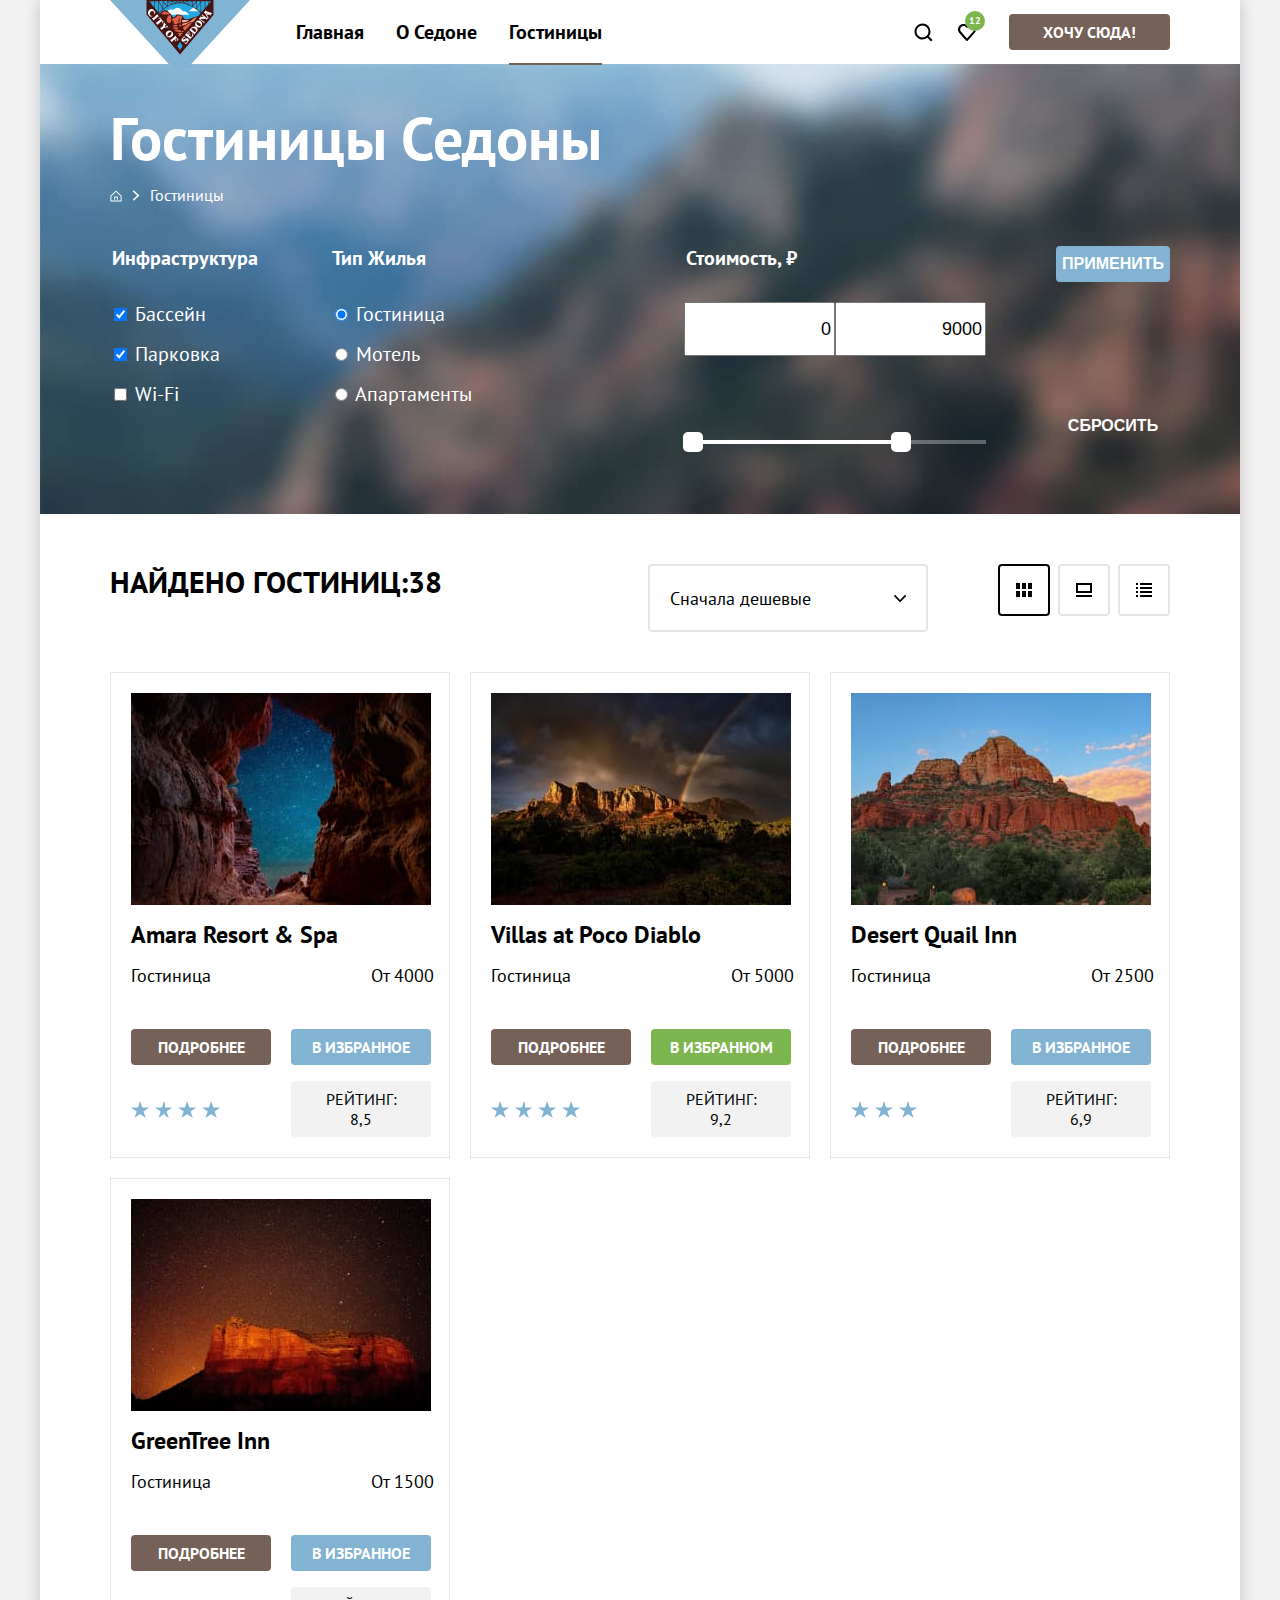
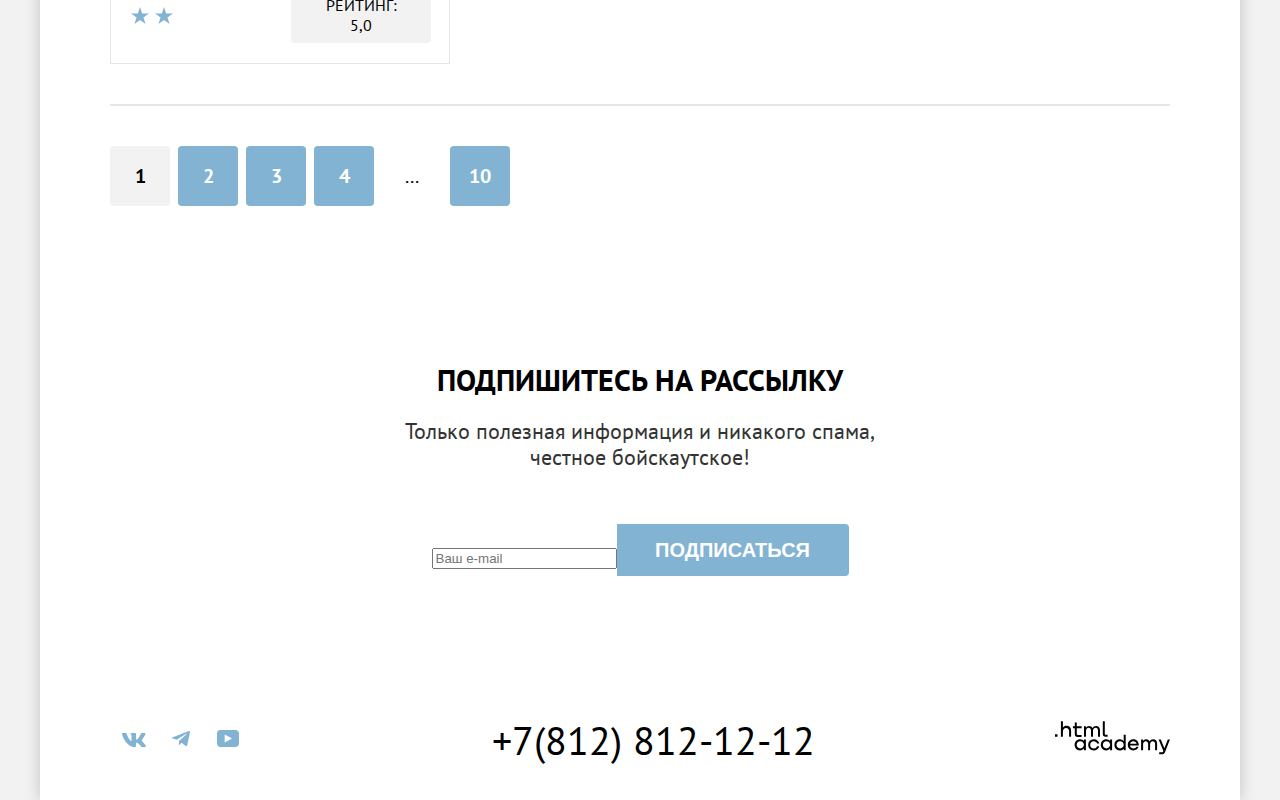
==== commit 08aa0190: "Merge 638d22cdc0bb3cbc933099d7732c6f64ba21d99f into 05a84fa199aa1f05cacf0be245d1cb42ba1b4255" ====
--- a/catalog.html
+++ b/catalog.html
@@ -1,227 +1,237 @@
 <!DOCTYPE html>
 <html lang="ru">
+
   <head>
     <meta charset="utf-8">
-    <title>Седона. Гостиницы</title>
+    <title>Каталог</title>
     <link rel="stylesheet" href="styles/styles.css">
   </head>
+
   <body>
-    <div class="page-container">
-      <header class="page-header" data-test="header">
-        <div class="page-header-container">
-          <nav class="navigation">
-            <a class="navigation-logo" href="index.html">
-              <img class="page-header-logo" src="images/logo.svg" width="140" height="70" alt="Логотип города Седона.">
-            </a>
-            <ul class="navigation-list">
+    <div class="main-container">
+      <header class="main-header">
+        <nav class="navigation">
+          <a class="main-header-logo" href="index.html">
+            <img class="logo" src="images/header/logo.svg" width="140" height="70" alt="Логотип Седоны.">
+          </a>
+          <ul class="navigation-list">
+            <li class="navigation-item">
+              <a class="navigation-link" href="index.html">Главная</a>
+            </li>
+            <li class="navigation-item">
+              <a class="navigation-link" href="#">О Седоне</a>
+            </li>
+            <li class="navigation-item">
+              <a class="navigation-link navigation-link-current" href="catalog.html">Гостиницы</a>
+            </li>
+          </ul>
+          <div class="user-tools">
+            <ul class="navigation-list navigation-user">
               <li class="navigation-item">
-                <a class="navigation-link" href="index.html">Главная</a>
+                <a class="navigation-link navigation-search" href="#">
+                  <span class="visually-hidden">
+                    Поиск
+                  </span>
+                </a>
               </li>
               <li class="navigation-item">
-                <a class="navigation-link" href="#">О Седоне</a>
-              </li>
-              <li class="navigation-item">
-                <a class="navigation-link navigation-link-current" href="#">Гостиницы</a>
+                <a class="navigation-link navigation-favorites" href="#">
+                  <span class="visually-hidden">
+                    Избранное
+                  </span>
+                  <span class="navigation-badge">12</span>
+                </a>
               </li>
             </ul>
-            <ul class="navigation-user">
-              <li class="navigation-user-item">
-                <a class="navigation-user-link navigation-user-link-search" href="#">
-                  <span class="visually-hidden">Поиск</span>
-                </a>
-              </li>
-              <li class="navigation-user-item">
-                <a class="navigation-user-link navigation-user-link-favorite" href="#">
-                  <span class="visually-hidden">Избранное</span>
-                  <span class="notification-badge">12</span>
-                </a>
-              </li>
-            </ul>
-          </nav>
-          <a class="header-button" href="#">Хочу сюда!</a>
-        </div>
+            <a class="navigation-button" href="#">Хочу сюда!</a>
+          </div>
+        </nav>
       </header>
-      <main class="main-container main-inner" data-test="main">
-        <div class="main-inner-header">
-          <div class="main-inner-header-container">
-            <h1 class="inner-header-title">Гостиницы Седоны</h1>
-            <ol class="breadcrumbs">
-              <li class="breadcrumbs-item">
-                <a class="breadcrumbs-link breadcrumbs-home-link" href="index.html">
-                  <span class="visually-hidden">Главная</span>
-                </a>
-              </li>
-              <li class="breadcrumbs-item">
-                <a class="breadcrumbs-link" href="#">Гостиницы</a>
-              </li>
-            </ol>
-            <section class="filters" data-test="filter">
-              <h2 class="visually-hidden">Фильтры</h2>
-              <form class="catalog-filter" action="https://echo.htmlacademy.ru/" method="get">
-                <fieldset class="catalog-filter-group">
-                  <legend class="catalog-filter-title">Инфраструктура:</legend>
-                  <ul class="catalog-filter-list">
-                    <li class="catalog-filter-item">
-                      <label class="control">
-                        <input class="visually-hidden control-input" type="checkbox" name="pool" checked>
-                        <span class="control-mark"></span>
-                        <span class="control-label">Бассейн</span>
-                      </label>
-                    </li>
-                    <li class="catalog-filter-item">
-                      <label class="control">
-                        <input class="visually-hidden control-input" type="checkbox" name="parking" checked>
-                        <span class="control-mark"></span>
-                        <span class="control-label">Парковка</span>
-                      </label>
-                    </li>
-                    <li class="catalog-filter-item">
-                      <label class="control">
-                        <input class="visually-hidden control-input" type="checkbox" name="wifi">
-                        <span class="control-mark"></span>
-                        <span class="control-label">Wi-Fi</span>
-                      </label>
-                    </li>
-                  </ul>
-                </fieldset>
-                <fieldset class="catalog-filter-group">
-                  <legend class="catalog-filter-title">Тип жилья:</legend>
-                  <ul class="catalog-filter-list">
-                    <li class="catalog-filter-item">
-                      <label class="control">
-                        <input class="visually-hidden control-input" type="radio" name="housing-type" value="hotel" checked>
-                        <span class="control-mark"></span>
-                        <span class="control-label">Гостиница</span>
-                      </label>
-                    </li>
-                    <li class="catalog-filter-item">
-                      <label class="control">
-                        <input class="visually-hidden control-input" type="radio" name="housing-type" value="motel" disabled>
-                        <span class="control-mark"></span>
-                        <span class="control-label">Мотель</span>
-                      </label>
-                    </li>
-                    <li class="catalog-filter-item">
-                      <label class="control">
-                        <input class="visually-hidden control-input" type="radio" name="housing-type" value="apartments">
-                        <span class="control-mark"></span>
-                        <span class="control-label">Апартаменты</span>
-                      </label>
-                    </li>
-                  </ul>
-                </fieldset>
-                <fieldset class="catalog-filter-group">
-                  <legend class="catalog-filter-title">Стоимость, ₽:</legend>
-                  <div class="range">
-                    <div class="range-wrapper-inputs">
-                      <label class="catalog-filter-label">
-                        <span class="range-input-label">от</span>
-                        <input class="range-input range-input-min" type="number" value="0" name="min-price">
-                      </label>
-                      <label class="catalog-filter-label">
-                        <span class="range-input-label">до</span>
-                        <input class="range-input range-input-max" type="number" value="9000" name="max-price">
-                      </label>
-                    </div>
-                    <div class="range-scale">
-                      <div class="range-bar" style="left: 0; width: 226px;">
-                        <button class="range-toggle toggle-min" type="button">
-                          <span class="visually-hidden">Изменить минимальную стоимость.</span>
-                        </button>
-                        <button class="range-toggle toggle-max" type="button">
-                          <span class="visually-hidden">Изменить максимальную стоимость.</span>
-                        </button>
-                      </div>
-                    </div>
+      <main class="main">
+        <header class="inner-header">
+          <h1 class="inner-header-title">Гостиницы Седоны</h1>
+          <ol class="breadcrumbs">
+            <li class="breadcrumbs-item">
+              <a class="breadcrumbs-link breadcrumbs-link-home" href="index.html">
+                <span class="visually-hidden">Главная</span>
+              </a>
+            </li>
+            <li class="breadcrumbs-item">
+              <a class="breadcrumbs-link" href="catalog.html">Гостиницы</a>
+            </li>
+          </ol>
+          <section class="filter">
+            <h2 class="visually-hidden" hidden>Список фильтров</h2>
+            <form class="filters" action="https://echo.htmlacademy.ru/" method="post">
+              <fieldset class="catalog-filter-group">
+                <legend class="catalog-filter-title">Инфраструктура</legend>
+                <ul class="infra-filter-list">
+                  <li class="infra-filter-item">
+                    <label class="control">
+                      <input class="control-input" type="checkbox" name="pool" checked>
+                      Бассейн
+                    </label>
+                  </li>
+                  <li class="infra-filter-item">
+                    <label class="control">
+                      <input class="control-input" type="checkbox" name="parking" checked>
+                      Парковка
+                    </label>
+                  </li>
+                  <li class="infra-filter-item">
+                    <label class="control">
+                      <input class="control-input" type="checkbox" name="wifi">
+                      Wi-Fi
+                    </label>
+                  </li>
+                </ul>
+              </fieldset>
+              <fieldset class="catalog-filter-group">
+                <legend class="catalog-filter-title">Тип жилья</legend>
+                <ul class="infra-filter-list">
+                  <li class="infra-filter-item">
+                    <label class="control">
+                      <input class="control-input" type="radio" name="housing-type" value="hotel" checked>
+                      Гостиница
+                    </label>
+                  </li>
+                  <li class="infra-filter-item">
+                    <label class="control">
+                      <input class="control-input" type="radio" name="housing-type" value="motel">
+                      Мотель
+                    </label>
+                  </li>
+                  <li class="infra-filter-item">
+                    <label class="control">
+                      <input class="control-input" type="radio" name="housing-type" value="apartments">
+                      Апартаменты
+                    </label>
+                  </li>
+                </ul>
+              </fieldset>
+
+              <fieldset class="catalog-filter-group catalog-filter-group-aside">
+                <legend class="catalog-filter-title">Стоимость, <span>₽</span></legend>
+                <div class="range-inputs">
+                  <input class="price" type="text" value="0" name="min-price" placeholder="от">
+                  <input class="price" type="text" value="9000" name="max-price" placeholder="до">
+                </div>
+                <div class="range-scale">
+                  <div class="range-bar" style="width: 226px">
+                    <button type="button" class="range-toggle toggle-min">
+                      <span class="visually-hidden">Изменить минимальную цену.</span>
+                    </button>
+                    <button type="button" class="range-toggle toggle-max">
+                      <span class="visually-hidden">Изменить максимальную цену.</span>
+                    </button>
                   </div>
-                </fieldset>
-                <div class="catalog-filter-buttons">
-                  <button class="catalog-filter-submit" type="submit">Применить</button>
-                  <button class="catalog-filter-reset" type="reset">Сбросить</button>
                 </div>
-              </form>
-            </section>
+
+              </fieldset>
+              <div class="buttons">
+                <button class="submit-button" type="submit">Применить</button>
+                <button class="reset-button" type="reset">Сбросить</button>
+              </div>
+            </form>
+          </section>
+        </header>
+        <section class="catalog">
+          <div class="sorting-container">
+            <h2 class="catalog-title">Найдено гостиниц:38</h2>
+            <div class="sort-view-contanier">
+              <select class="select-control" aria-label="Сортировка.">
+                <option value="cheap">Сначала дешевые</option>
+                <option value="expensive">Сначала дорогие</option>
+                <option value="popular">Сначала популярные</option>
+              </select>
+              <div class="view-type">
+                <a href="#" class="cards-button-current">
+                  <span class="visually-hidden">Показать карточки</span>
+                  <svg aria-hidden="true" focusable="false" xmlns="http://www.w3.org/2000/svg" width="16" height="14"
+                    fill="none" viewBox="0 0 16 14">
+                    <g fill="#000" clip-path="url(#a)">
+                      <path d="M4 0H0v6h4V0ZM16 0h-4v6h4V0ZM10 0H6v6h4V0ZM4 8H0v6h4V8ZM16 8h-4v6h4V8ZM10 8H6v6h4V8Z" />
+                    </g>
+                    <defs>
+                      <clipPath id="a">
+                        <path fill="#fff" d="M0 0h16v14H0z" />
+                      </clipPath>
+                    </defs>
+                  </svg>
+                </a>
+                <a href="#" class="gallery-button">
+                  <span class="visually-hidden">Показать галерею</span>
+                  <svg aria-hidden="true" focusable="false" xmlns="http://www.w3.org/2000/svg" width="16" height="14"
+                    fill="none" viewBox="0 0 16 14">
+                    <path fill="#000" d="M16 12H0v2h16v-2ZM14 2v6H2V2h12Zm2-2H0v10h16V0Z" />
+                  </svg>
+                </a>
+                <a href="#" class="list-button">
+                  <span class="visually-hidden">Показать список</span>
+                  <svg aria-hidden="true" focusable="false" xmlns="http://www.w3.org/2000/svg" width="16" height="14"
+                    fill="none" viewBox="0 0 16 14">
+                    <path fill="#000"
+                      d="M2 0H0v2h2V0ZM16 0H4v2h12V0ZM2 4H0v2h2V4ZM16 4H4v2h12V4ZM2 8H0v2h2V8ZM16 8H4v2h12V8ZM2 12H0v2h2v-2ZM16 12H4v2h12v-2Z" />
+                  </svg>
+                </a>
+              </div>
+            </div>
           </div>
-        </div>
-        <section class="catalog-products" data-test="catalog">
-          <div class="catalog-products-container">
-            <div class="catalog-products-header">
-              <h2 class="catalog-products-title">Найдено гостиниц: <span>38</span></h2>
-              <div class="select sorting-type">
-                <select class="select-control" aria-label="Сортировка">
-                  <option value="popular">Сначала популярные</option>
-                  <option value="cheap" selected>Сначала дешёвые</option>
-                  <option value="expensive">Сначала дорогие</option>
-                </select>
-              </div>
-              <ul class="view-buttons">
-                <li class="view-button-item">
-                  <a class="view-button view-button-current view-button-tile" href="#">
-                    <span class="visually-hidden">Показать плиткой</span>
-                  </a>
-                </li>
-                <li class="view-button-item">
-                  <a class="view-button view-button-card" href="#">
-                    <span class="visually-hidden">Показать карточками</span>
-                  </a>
-                </li>
-                <li class="view-button-item">
-                  <a class="view-button view-button-list" href="#">
-                    <span class="visually-hidden">Показать списком</span>
-                  </a>
-                </li>
-              </ul>
-            </div>
-            <ul class="product-list">
-              <li class="product-card">
-                <a class="product-card-link" href="#">
-                  <img class="product-card-image" src="images/catalog/hotel-1.jpg" width="300" height="211" alt="Звёздное небо в расщелине гор.">
-                  <h3 class="product-card-title">Amara Resort & Spa</h3>
-                </a>
-                <p class="product-card-type">Гостиница</p>
-                <p class="product-card-price">От 4000 ₽</p>
-                <a class="product-card-button" href="#">Подробнее</a>
-                <a class="add-favorite-button" href="#">В избранное</a>
-                <p class="product-card-stars product-card-stars-4"><span class="visually-hidden">4 звезды</span></p>
-                <p class="product-card-rating">Рейтинг: <span>8,5</span></p>
-              </li>
-              <li class="product-card">
-                <a class="product-card-link" href="#">
-                  <img class="product-card-image" src="images/catalog/hotel-2.jpg" width="300" height="211" alt="Радуга над горным хребтом.">
-                  <h3 class="product-card-title">Villas at Poco Diablo</h3>
-                </a>
-                <p class="product-card-type">Гостиница</p>
-                <p class="product-card-price">От 5000 ₽</p>
-                <a class="product-card-button" href="#">Подробнее</a>
-                <a class="favorite-button" href="#">В избранном</a>
-                <p class="product-card-stars product-card-stars-4"><span class="visually-hidden">4 звезды</span></p>
-                <p class="product-card-rating">Рейтинг: <span>9,2</span></p>
-              </li>
-              <li class="product-card">
-                <a class="product-card-link" href="#l">
-                  <img class="product-card-image" src="images/catalog/hotel-3.jpg" width="300" height="211" alt="Горы на фоне голубого неба.">
-                  <h3 class="product-card-title">Desert Quail Inn</h3>
-                </a>
-                <p class="product-card-type">Гостиница</p>
-                <p class="product-card-price">От 2500 ₽</p>
-                <a class="product-card-button" href="#">Подробнее</a>
-                <a class="add-favorite-button" href="#">В избранное</a>
-                <p class="product-card-stars product-card-stars-3"><span class="visually-hidden">3 звезды</span></p>
-                <p class="product-card-rating">Рейтинг: <span>6,9</span></p>
-              </li>
-              <li class="product-card">
-                <a class="product-card-link" href="#">
-                  <img class="product-card-image" src="images/catalog/hotel-4.jpg" width="300" height="211" alt="Гора на фоне звёздного неба.">
-                  <h3 class="product-card-title">GreenTree Inn</h3>
-                </a>
-                <p class="product-card-type">Гостиница</p>
-                <p class="product-card-price">От 1500 ₽</p>
-                <a class="product-card-button" href="#">Подробнее</a>
-                <a class="add-favorite-button" href="#">В избранное</a>
-                <p class="product-card-stars product-card-stars-2"><span class="visually-hidden">2 звезды</span></p>
-                <p class="product-card-rating">Рейтинг: <span>5,0</span></p>
-              </li>
-            </ul>
+          <ul class="product-list">
+            <li class="product-card">
+              <a class="product-card-link" href="#">
+                <img class="product-card-image" src="images/catalog/hotel-1.jpg" width="300" height="212"
+                  alt="Вид из пещеры на звездное небо.">
+                <h3 class="product-card-title">Amara Resort & Spa</h3>
+              </a>
+              <span class="type">Гостиница</span>
+              <span class="price">От 4000</span>
+              <a class="product-card-button button-more" href="#">Подробнее</a>
+              <a class="product-card-button button-favorites" href="#">В избранное</a>
+              <div class="stars star-4"></div>
+              <span class="rating-number">рейтинг: 8,5</span>
+            </li>
+            <li class="product-card">
+              <a class="product-card-link" href="#">
+                <img class="product-card-image" src="images/catalog/hotel-2.jpg" width="300" height="212"
+                  alt="Горный массив на фоне неба после грозы с радугой.">
+                <h3 class="product-card-title">Villas at Poco Diablo</h3>
+              </a>
+              <span class="type">Гостиница</span>
+              <span class="price">От 5000</span>
+              <a class="product-card-button button-more" href="#">Подробнее</a>
+              <a class="product-card-button button-favorites-current" href="#">В избранном</a>
+              <div class="stars star-4"></div>
+              <span class="rating-number">рейтинг: 9,2</span>
+            </li>
+            <li class="product-card">
+              <a class="product-card-link" href="#">
+                <img class="product-card-image" src="images/catalog/hotel-3.jpg" width="300" height="212"
+                  alt="Горный массив на фоне ясного неба.">
+                <h3 class="product-card-title">Desert Quail Inn</h3>
+              </a>
+              <span class="type">Гостиница</span>
+              <span class="price">От 2500</span>
+              <a class="product-card-button button-more" href="#">Подробнее</a>
+              <a class="product-card-button button-favorites" href="#">В избранное</a>
+              <div class="stars star-3"></div>
+              <span class="rating-number">рейтинг: 6,9</span>
+            </li>
+            <li class="product-card">
+              <a class="product-card-link" href="#">
+                <img class="product-card-image" src="images/catalog/hotel-4.jpg" width="300" height="212"
+                  alt="Горный массив на фоне звездного неба.">
+                <h3 class="product-card-title">GreenTree Inn</h3>
+              </a>
+              <span class="type">Гостиница</span>
+              <span class="price">От 1500</span>
+              <a class="product-card-button button-more" href="#">Подробнее</a>
+              <a class="product-card-button button-favorites" href="#">В избранное</a>
+              <div class="stars star-2"></div>
+              <span class="rating-number">рейтинг: 5,0</span>
+            </li>
+          </ul>
+          <div class="pagination-contanier">
             <ul class="pagination">
               <li class="pagination-item">
                 <a class="pagination-link pagination-current">1</a>
@@ -235,8 +245,8 @@
               <li class="pagination-item">
                 <a class="pagination-link" href="#">4</a>
               </li>
-              <li class="pagination-item">
-                <span class="pagination-text">...</span>
+              <li class="pagination-item pagination-disabled">
+                ...
               </li>
               <li class="pagination-item">
                 <a class="pagination-link" href="#">10</a>
@@ -244,54 +254,60 @@
             </ul>
           </div>
         </section>
-        <section class="subscribe" data-test="subscribe">
+        <section class="subscribe subscribe-no-bg">
           <h2 class="subscribe-title">Подпишитесь на рассылку</h2>
-          <p class="subscribe-description">Только полезная информация и никакого спама, честное бойскаутское!</p>
+          <p class="subscribe-description">Только полезная информация и никакого спама,<br>честное бойскаутское!</p>
           <form class="subscribe-form" action="https://echo.htmlacademy.ru/" method="post">
             <p class="subscribe-form-name">
               <label class="visually-hidden" for="user-email">Ваш e-mail</label>
-              <input class="field" type="text" id="user-email" name="user-email" placeholder="Ваш e-mail">
+              <input type="text" id="user-email" name="user-email" placeholder="Ваш e-mail">
             </p>
             <button class="subscribe-button" type="submit">Подписаться</button>
           </form>
         </section>
       </main>
-      <footer class="page-footer" data-test="footer">
-        <div class="page-footer-container">
-          <ul class="footer-social-list">
-            <li class="footer-social-item">
-              <a class="footer-social-link" href="#">
-                <span class="visually-hidden">ВКонтакте</span>
-                <svg class="footer-social-img" width="25" height="14" fill="currentColor" xmlns="http://www.w3.org/2000/svg">
-                  <path fill-rule="evenodd" clip-rule="evenodd" d="M24.12.95c.16-.55 0-.95-.8-.95H20.7c-.67 0-.98.35-1.15.73 0 0-1.33 3.2-3.22 5.27-.61.6-.9.8-1.23.8-.16 0-.41-.2-.41-.74V.95c0-.66-.19-.95-.74-.95H9.82c-.42 0-.67.3-.67.6 0 .61.95.76 1.04 2.5v3.8c0 .84-.15.99-.48.99-.9 0-3.06-3.21-4.34-6.89-.25-.71-.5-1-1.18-1H1.57c-.75 0-.9.35-.9.73 0 .68.89 4.07 4.14 8.55 2.17 3.06 5.23 4.72 8 4.72 1.68 0 1.88-.37 1.88-1v-2.32c0-.73.16-.88.7-.88.38 0 1.05.2 2.6 1.67 1.79 1.75 2.08 2.53 3.08 2.53h2.63c.75 0 1.12-.37.9-1.1-.23-.72-1.08-1.77-2.2-3.02-.62-.7-1.54-1.47-1.82-1.86-.39-.49-.28-.7 0-1.14 0 0 3.2-4.43 3.54-5.93Z" />
-                </svg>
-              </a>
-            </li>
-            <li class="footer-social-item">
-              <a class="footer-social-link" href="#">
-                <span class="visually-hidden">Телеграм</span>
-                <svg class="footer-social-img" width="18" height="16" fill="currentColor" xmlns="http://www.w3.org/2000/svg">
-                  <path d="M16.79.1.84 6.25c-1.09.43-1.08 1.04-.2 1.31l4.1 1.28 9.47-5.98c.44-.27.85-.12.52.18L7.05 9.96l-.28 4.22c.41 0 .6-.19.83-.41l1.99-1.93 4.13 3.05c.77.42 1.31.2 1.5-.7l2.72-12.8c.28-1.12-.43-1.62-1.16-1.3Z" />
-                </svg>
-              </a>
-            </li>
-            <li class="footer-social-item">
-              <a class="footer-social-link" href="#">
-                <span class="visually-hidden">YouTube</span>
-                <svg class="footer-social-img" width="23" height="18" fill="currentColor" xmlns="http://www.w3.org/2000/svg">
-                  <path d="M18.94.5H3.51C1.65.5.33 2.1.33 3.9V14c0 1.9 1.32 3.5 3.18 3.5h15.65c1.64 0 3.17-1.6 3.17-3.4V3.9C22.11 2.1 20.8.5 18.94.5ZM7.99 13.04V4.96L15.33 9l-7.34 4.04Z" />
-                </svg>
-              </a>
-            </li>
-          </ul>
-          <a class="footer-phone" href="tel:+78128121212">+7 (812) 812-12-12</a>
-          <a class="copyright" href="https://htmlacademy.ru/">
-            <svg class="htmlacademy-logo" width="115" height="33" xmlns="http://www.w3.org/2000/svg">
-              <path d="M0 13.4V16h2.5v-2.6H0ZM11.6 5C10 5 8.8 5.7 8 6.7h-.1V.5h-2V16h2v-5.3c0-2.1 1.3-3.6 3.3-3.6 1.8 0 2.9 1.4 2.9 3.2V16h2V9.9c.1-3-1.8-4.9-4.5-4.9ZM26.6 5.3h-4.8V1.6h-2v3.8h-1.9v2h1.9v6c0 1.7 1 2.7 2.7 2.7h4.1v-2h-3.7c-.7 0-1.1-.4-1.1-1.1V7.3h4.8v-2ZM41.1 5.1c-1.6 0-2.9.8-3.5 2.1h-.1c-.6-1.2-1.8-2.1-3.4-2.1-1.4 0-2.5.8-3.1 1.8h-.1V5.3H29v10.6h2v-5.4c0-2 1-3.5 2.6-3.5C35.1 7 36 8 36 9.6v6.3h2v-5.6C38 7.9 39.4 7 40.6 7 42.1 7 43 8 43 9.6v6.3h2V9.4c.1-2.5-1.4-4.3-3.9-4.3ZM47.8 13.2c0 1.7 1 2.7 2.8 2.7h2v-2h-1.7c-.7 0-1.1-.4-1.1-1.1V.5h-2v12.7ZM28.9 20.2c-.9-1.1-2.2-1.8-3.9-1.8-3.1 0-5.4 2.3-5.4 5.6s2.3 5.6 5.4 5.6c1.8 0 3-.8 3.8-1.9h.1v1.6h2V18.7h-2v1.5Zm-3.6 7.4c-2.2 0-3.6-1.6-3.6-3.6s1.4-3.6 3.6-3.6 3.6 1.6 3.6 3.6c0 1.9-1.4 3.6-3.6 3.6ZM44.2 22.5c-.5-2.4-2.6-4.1-5.4-4.1a5.4 5.4 0 0 0-5.6 5.6c0 3.1 2.2 5.6 5.6 5.6 2.8 0 4.9-1.8 5.4-4.2h-2.1a3.4 3.4 0 0 1-3.3 2.3c-2.2 0-3.6-1.6-3.6-3.6s1.4-3.6 3.6-3.6c1.6 0 2.8 1 3.3 2.2h2.1v-.2ZM55.1 20.2c-.9-1.1-2.2-1.8-3.9-1.8-3.1 0-5.4 2.3-5.4 5.6s2.3 5.6 5.4 5.6c1.8 0 3-.8 3.8-1.9h.1v1.6h2V18.7h-2v1.5Zm-3.6 7.4c-2.2 0-3.6-1.6-3.6-3.6s1.4-3.6 3.6-3.6 3.6 1.6 3.6 3.6c0 1.9-1.5 3.6-3.6 3.6ZM68.7 20.3c-.9-1.1-2.2-1.9-3.9-1.9-3.1 0-5.4 2.3-5.4 5.6s2.2 5.6 5.4 5.6c1.7 0 3-.8 3.8-1.8h.1v1.5h2V13.9h-2v6.4Zm-3.6 7.3c-2.2 0-3.6-1.6-3.6-3.6s1.4-3.6 3.6-3.6 3.6 1.6 3.6 3.6c-.1 2-1.5 3.6-3.6 3.6ZM78.3 18.4c-3.3 0-5.5 2.5-5.5 5.6 0 3 2.1 5.6 5.5 5.6 2.5 0 4.5-1.3 5.2-3.6h-2.1c-.5 1-1.6 1.6-3 1.6-1.9 0-3.3-1.3-3.4-2.9h8.8c.2-3.6-2-6.3-5.5-6.3Zm0 1.9c1.7 0 3 1 3.3 2.6h-6.5c.3-1.5 1.5-2.6 3.2-2.6ZM98.2 18.4c-1.6 0-2.9.8-3.6 2h-.1c-.6-1.2-1.8-2-3.4-2-1.4 0-2.5.7-3.1 1.8v-1.5h-1.9v10.6h2v-5.4c0-2 1-3.4 2.6-3.5 1.5 0 2.4 1 2.4 2.6v6.3h2v-5.6c0-2.4 1.4-3.3 2.6-3.3 1.5 0 2.4 1 2.4 2.6v6.3h2v-6.5c.1-2.6-1.4-4.4-3.9-4.4ZM109.4 27.5l-3.6-8.9h-2.2l4.8 11.6c-.3.9-.7 1.2-1.7 1.2h-2.5v2h2.5c1.8 0 2.8-.8 3.5-2.6l4.7-12.2h-2.1l-3.4 8.9Z" />
-            </svg>
-          </a>
-        </div>
+      <footer class="page-footer">
+        <ul class="footer-social-list">
+          <li class="footer-social-item">
+            <a class="footer-social-link footer-social-vk" href="https://vk.com/htmlacademy">
+              <svg class="footer-social-icon" aria-hidden="true" focusable="false" xmlns="http://www.w3.org/2000/svg"
+                width="24" height="14" viewBox="0 0 24 14">
+                <path
+                  d="M23.45.95c.17-.55 0-.95-.8-.95h-2.62c-.67 0-.98.35-1.14.73 0 0-1.34 3.2-3.23 5.27-.61.6-.89.8-1.22.8-.17 0-.42-.2-.42-.74V.95c0-.66-.18-.95-.74-.95H9.15c-.42 0-.67.3-.67.6 0 .61.95.76 1.05 2.5v3.8c0 .84-.16.99-.5.99-.88 0-3.05-3.21-4.33-6.89-.25-.71-.5-1-1.17-1H.9C.15 0 0 .35 0 .73c0 .68.89 4.07 4.14 8.55C6.32 12.34 9.38 14 12.15 14c1.67 0 1.88-.37 1.88-1v-2.32c0-.73.16-.88.69-.88.38 0 1.05.2 2.61 1.67C19.11 13.22 19.4 14 20.41 14h2.62c.75 0 1.13-.37.91-1.1-.24-.72-1.09-1.77-2.21-3.02-.62-.7-1.54-1.47-1.81-1.86-.4-.49-.28-.7 0-1.14 0 0 3.2-4.43 3.53-5.93Z"
+                  clip-rule="evenodd" />
+              </svg>
+            </a>
+          </li>
+          <li class="footer-social-item">
+            <a class="footer-social-link footer-social-tg" href="https://t.me/htmlacademy">
+              <svg class="footer-social-icon" aria-hidden="true" focusable="false" xmlns="http://www.w3.org/2000/svg"
+                width="18" height="16" viewBox="0 0 18 16">
+                <path
+                  d="M16.79.1.84 6.25c-1.09.43-1.08 1.04-.2 1.31l4.1 1.28 9.47-5.98c.44-.27.85-.12.52.18L7.05 9.96l-.28 4.22c.41 0 .6-.19.83-.41l1.99-1.93 4.13 3.05c.77.42 1.31.2 1.5-.7l2.72-12.8c.28-1.12-.43-1.62-1.16-1.3Z" />
+              </svg>
+            </a>
+          </li>
+          <li class="footer-social-item">
+            <a class="footer-social-link footer-social-yt" href="https://www.youtube.com/user/htmlacademyru">
+              <svg class="footer-social-icon" aria-hidden="true" focusable="false" xmlns="http://www.w3.org/2000/svg"
+                width="22" height="17" viewBox="0 0 22 17">
+                <path
+                  d="M18.6 0H3.18C1.31 0 0 1.6 0 3.4v10.1C0 15.4 1.31 17 3.17 17h15.66c1.64 0 3.17-1.6 3.17-3.4V3.4C21.78 1.6 20.47 0 18.6 0ZM7.67 12.54V4.46L15 8.5l-7.33 4.04Z" />
+              </svg>
+            </a>
+          </li>
+        </ul>
+        <a class="contact-phone" href="tel:+78128121212">+7(812) 812-12-12</a>
+        <a class="logo-htmlacademy" href="https://htmlacademy.ru/">
+          <svg class="footer-logo-icon" aria-hidden="true" focusable="false" xmlns="http://www.w3.org/2000/svg"
+            width="115" height="34" viewBox="0 0 115 34">
+            <path
+              d="M0 13.26v2.6h2.5v-2.6H0ZM11.6 4.86c-1.6 0-2.8.7-3.6 1.7h-.1V.36h-2v15.5h2v-5.3c0-2.1 1.3-3.6 3.3-3.6 1.8 0 2.9 1.4 2.9 3.2v5.7h2v-6.1c.1-3-1.8-4.9-4.5-4.9ZM26.6 5.16h-4.8v-3.7h-2v3.8h-1.9v2h1.9v6c0 1.7 1 2.7 2.7 2.7h4.1v-2h-3.7c-.7 0-1.1-.4-1.1-1.1v-5.7h4.8v-2ZM41.1 4.96c-1.6 0-2.9.8-3.5 2.1h-.1c-.6-1.2-1.8-2.1-3.4-2.1-1.4 0-2.5.8-3.1 1.8h-.1v-1.6H29v10.6h2v-5.4c0-2 1-3.5 2.6-3.5 1.5 0 2.4 1 2.4 2.6v6.3h2v-5.6c0-2.4 1.4-3.3 2.6-3.3 1.5 0 2.4 1 2.4 2.6v6.3h2v-6.5c.1-2.5-1.4-4.3-3.9-4.3ZM47.8 13.06c0 1.7 1 2.7 2.8 2.7h2v-2h-1.7c-.7 0-1.1-.4-1.1-1.1V.36h-2v12.7ZM28.9 20.06c-.9-1.1-2.2-1.8-3.9-1.8-3.1 0-5.4 2.3-5.4 5.6s2.3 5.6 5.4 5.6c1.8 0 3-.8 3.8-1.9h.1v1.6h2v-10.6h-2v1.5Zm-3.6 7.4c-2.2 0-3.6-1.6-3.6-3.6s1.4-3.6 3.6-3.6 3.6 1.6 3.6 3.6c0 1.9-1.4 3.6-3.6 3.6ZM44.2 22.36c-.5-2.4-2.6-4.1-5.4-4.1a5.4 5.4 0 0 0-5.6 5.6c0 3.1 2.2 5.6 5.6 5.6 2.8 0 4.9-1.8 5.4-4.2h-2.1a3.4 3.4 0 0 1-3.3 2.3c-2.2 0-3.6-1.6-3.6-3.6s1.4-3.6 3.6-3.6c1.6 0 2.8 1 3.3 2.2h2.1v-.2ZM55.1 20.06c-.9-1.1-2.2-1.8-3.9-1.8-3.1 0-5.4 2.3-5.4 5.6s2.3 5.6 5.4 5.6c1.8 0 3-.8 3.8-1.9h.1v1.6h2v-10.6h-2v1.5Zm-3.6 7.4c-2.2 0-3.6-1.6-3.6-3.6s1.4-3.6 3.6-3.6 3.6 1.6 3.6 3.6c0 1.9-1.5 3.6-3.6 3.6ZM68.7 20.16c-.9-1.1-2.2-1.9-3.9-1.9-3.1 0-5.4 2.3-5.4 5.6s2.2 5.6 5.4 5.6c1.7 0 3-.8 3.8-1.8h.1v1.5h2v-15.4h-2v6.4Zm-3.6 7.3c-2.2 0-3.6-1.6-3.6-3.6s1.4-3.6 3.6-3.6 3.6 1.6 3.6 3.6c-.1 2-1.5 3.6-3.6 3.6ZM78.3 18.26c-3.3 0-5.5 2.5-5.5 5.6 0 3 2.1 5.6 5.5 5.6 2.5 0 4.5-1.3 5.2-3.6h-2.1c-.5 1-1.6 1.6-3 1.6-1.9 0-3.3-1.3-3.4-2.9h8.8c.2-3.6-2-6.3-5.5-6.3Zm0 1.9c1.7 0 3 1 3.3 2.6h-6.5c.3-1.5 1.5-2.6 3.2-2.6ZM98.2 18.26c-1.6 0-2.9.8-3.6 2h-.1c-.6-1.2-1.8-2-3.4-2-1.4 0-2.5.7-3.1 1.8v-1.5h-1.9v10.6h2v-5.4c0-2 1-3.4 2.6-3.5 1.5 0 2.4 1 2.4 2.6v6.3h2v-5.6c0-2.4 1.4-3.3 2.6-3.3 1.5 0 2.4 1 2.4 2.6v6.3h2v-6.5c.1-2.6-1.4-4.4-3.9-4.4ZM109.4 27.36l-3.6-8.9h-2.2l4.8 11.6c-.3.9-.7 1.2-1.7 1.2h-2.5v2h2.5c1.8 0 2.8-.8 3.5-2.6l4.7-12.2h-2.1l-3.4 8.9Z" />
+          </svg>
+        </a>
+
       </footer>
     </div>
   </body>
+
 </html>
--- a/styles/styles.css
+++ b/styles/styles.css
@@ -19,15 +19,22 @@
 }
 
 body {
-  display: flex;
-  flex-direction: column;
-  min-height: 100%;
-  margin: 0;
   font-family: "PT Sans", sans-serif;
-  font-size: 18px;
-  line-height: 21px;
+  font-size: 20px;
+  line-height: 24px;
+  font-weight: 400;
   color: #000000;
   background-color: #f2f2f2;
+  margin: 0;
+  min-height: 100%;
+  display: flex;
+  flex-direction: column;
+}
+
+img {
+  max-width: 100%;
+  height: auto;
+  object-fit: contain;
 }
 
 .visually-hidden {
@@ -41,659 +48,631 @@
   overflow: hidden;
 }
 
-.page-container {
+.main-container {
+  margin: 0 auto;
   width: 1200px;
-  margin: 0 auto;
   background-color: #ffffff;
-  box-shadow: 0 0 15px rgb(0, 0, 0, 0.2);
-}
-
-.page-header-container {
-  display: flex;
-  align-items: center;
-  padding-left: 70px;
-  padding-right: 70px;
-}
+  display: flex;
+  flex-direction: column;
+  min-height: 100%;
+  flex-grow: 1;
+  box-shadow: 0 0 15px 0 #00000033;
+}
+
+/* Навигация */
 
 .navigation {
   display: flex;
-  width: 880px;
-  margin-right: auto;
-}
-
-.navigation-logo {
+}
+
+.main-header-logo {
+  z-index: 1;
   position: relative;
-  width: 138px;
+  margin-bottom: -6px;
+}
+
+.logo {
+  display: block;
+  margin-left: 70px;
   margin-right: 30px;
-  margin-bottom: -6px;
-}
-
-.page-header-logo {
-  display: block;
+  width: 140px;
 }
 
 .navigation-list {
-  display: flex;
-  flex-wrap: wrap;
-  width: 340px;
   margin: 0;
   padding: 0;
   list-style-type: none;
-}
-
-.navigation-user {
   display: flex;
   flex-wrap: wrap;
-  max-width: 90px;
-  margin: 0;
-  margin-left: auto;
-  padding: 0;
-  list-style-type: none;
-}
+}
+
 
 .navigation-link {
   display: block;
   padding: 20px 16px;
   font-weight: 700;
+  text-align: center;
+  color: inherit;
+  text-decoration: none;
+  position: relative;
+}
+
+.navigation-link-current::before {
+  position: absolute;
+  right: 16px;
+  bottom: -1px;
+  left: 16px;
+  height: 2px;
+  background-color: #756257;
+  z-index: 1;
+  content: "";
+}
+
+.user-tools {
+  display: flex;
+  align-items: center;
+  margin-left: auto;
+  margin-right: 70px;
+}
+
+
+.navigation-user {
+  display: flex;
+  flex-wrap: wrap;
+}
+
+.navigation-user .navigation-link {
+  width: 44px;
+  padding: 0;
+  height: 64px;
+}
+
+.navigation-search {
+  background-image: url("../images/header/search.svg");
+  background-repeat: no-repeat;
+  background-position: center;
+}
+
+.navigation-favorites {
+  background-image: url("../images/header/heart.svg");
+  background-repeat: no-repeat;
+  background-position: center;
+  position: relative;
+}
+
+.navigation-button {
+  height: 36px;
+  padding: 0 34px;
+  margin: 0 auto;
+  margin-left: 20px;
+  border-radius: 4px;
+  font-size: 16px;
+  font-weight: 700;
+  line-height: 20px;
+  text-align: center;
+  color: #ffffff;
+  text-decoration: none;
+  text-transform: uppercase;
+  background: #756157;
+  display: flex;
+  align-items: center;
+  justify-content: center;
+}
+
+.navigation-button:hover {
+  background-color: #615048;
+}
+
+.navigation-button:focus {
+  background-color: #615048;
+}
+
+.navigation-button:active {
+  background-color: #756157;
+  color: #ffffff4d;
+}
+
+.navigation-button:disabled {
+  background-color: #e5e5e5;
+}
+
+.navigation-badge {
+  display: flex;
+  position: absolute;
+  top: 11px;
+  right: 4px;
+  width: 20px;
+  height: 20px;
+  color: #ffffff;
+  background-color: #7db54f;
+  justify-content: center;
+  align-items: center;
+  font-size: 10px;
+  line-height: 10px;
+  border-radius: 50%;
+}
+
+/* Главная страница */
+.main {
+  flex-grow: 1;
+}
+
+.hero {
+  background-image: url("../images/main/hero-background.jpg");
+  background-size: 100% auto;
+  background-repeat: no-repeat;
+  text-align: center;
+  padding-top: 51px;
+  padding-bottom: 82px;
+  position: relative;
+}
+
+.hero::before {
+  position: absolute;
+  bottom: 4px;
+  left: 0;
+  right: 0;
+  z-index: 1;
+  content: " ";
+  background-image: url("../images/main/hero-divider.svg");
+  height: 57px;
+  width: 100%;
+}
+
+
+
+/* Преимущества */
+
+.advantages {
+  text-align: center;
+
+}
+
+.advantages-list-title {
+  display: flex;
+  padding: 69px 0;
+  flex-direction: column;
+  justify-content: center;
+  align-items: center;
+}
+
+.lead {
+  font-size: 30px;
+  font-weight: 700;
+  line-height: 36px;
+  text-transform: uppercase;
+  margin-bottom: 25px;
+  margin-top: 0;
+}
+
+.reason {
+  font-size: 22px;
+  line-height: 26px;
+  margin: 0;
+}
+
+.advantages-list {
+  display: grid;
+  grid-template-columns: repeat(3, 400px);
+  margin: 0;
+  padding: 0;
+  list-style-type: none;
+}
+
+.advantages-item-with-img {
+  grid-column: 1/-1;
+  display: flex;
+}
+
+.advantages-item-content {
+  height: 385px;
+  display: flex;
+  flex-direction: column;
+  align-items: center;
+  justify-content: center;
+  gap: 30px;
+  padding: 0 84px;
+}
+
+.advantages-title {
+  font-size: 24px;
+  font-weight: 700;
+  line-height: 28px;
+  text-transform: uppercase;
+  margin: 0;
+}
+
+.advantages-description {
+  font-size: 18px;
+  line-height: 21px;
+  margin: 0;
+}
+
+.advantages-city,
+.advantages-bridge {
+  background-color: #82b3d3;
+  color: #ffffff;
+}
+
+.advantages-square,
+.advantages-tourist {
+  background-color: rgba(131, 179, 211, 0.12);
+}
+
+.advantages-road {
+  background-color: rgba(131, 179, 211, 0.20);
+}
+
+
+.advantages-line {
+  height: 2px;
+  width: 60px;
+  background-color: #0000004d;
+}
+
+.advantages-city .advantages-line,
+.advantages-bridge .advantages-line {
+  background-color: #ffffff4d;
+}
+
+.advantages-item-with-img-reverse {
+  flex-direction: row-reverse;
+}
+
+/* Сервисы */
+.services {
+  text-align: center;
+}
+
+.services-list-title {
+  display: flex;
+  padding: 64px 0;
+  flex-direction: column;
+  justify-content: center;
+  align-items: center;
+}
+
+.services-lead {
+  font-size: 30px;
+  font-weight: 700;
+  line-height: 36px;
+  text-transform: uppercase;
+  margin-bottom: 20px;
+  margin-top: 64px;
+}
+
+.services-lead-text {
+  font-size: 22px;
+  line-height: 26px;
+  margin-bottom: 64px;
+  margin-top: 0;
+
+}
+
+.services-list {
+  margin: 0;
+  padding: 0;
+  display: flex;
+  list-style-type: none;
+  flex-wrap: wrap;
+}
+
+.services-item {
+  width: 230px;
+  height: 385px;
+  display: flex;
+  flex-direction: column;
+  justify-content: center;
+  align-items: center;
+  padding: 0 85px;
+  gap: 30px;
+}
+
+.services-img {
+  width: 72px;
+  height: 75px;
+}
+
+.services-title {
+  font-size: 24px;
+  font-weight: 700;
+  line-height: 28px;
+  text-transform: uppercase;
+  margin: 0;
+}
+
+.services-description {
+  font-size: 18px;
+  line-height: 21px;
+  margin: 0;
+}
+
+.services-house,
+.services-souvenirs {
+  background-color: rgba(131, 179, 211, 0.12);
+}
+
+/* Поиск */
+.hotel-search {
+  text-decoration: none;
+  color: #000000;
+  text-align: center;
+  display: flex;
+  justify-content: center;
+}
+
+.hotel-search-block {
+  display: flex;
+  flex-direction: column;
+  justify-content: center;
+  align-items: center;
+  padding-top: 96px;
+  padding-bottom: 96px;
+}
+
+.hotel-search-title {
+  font-size: 30px;
+  font-weight: 700;
+  line-height: 36px;
+  text-transform: uppercase;
+  margin: 0;
+  padding-bottom: 20px;
+}
+
+.hotel-search-description {
+  font-size: 22px;
+  font-weight: 400;
+  line-height: 26px;
+  margin: 0;
+  padding-bottom: 54px;
+}
+
+.hotel-search-button {
+  display: flex;
+  align-items: center;
+  height: 52px;
+  border-radius: 4px;
+  padding: 0 50px;
+  color: #ffffff;
+  text-decoration: none;
+  text-transform: uppercase;
+  background: #756157;
   font-size: 20px;
-  line-height: 24px;
+  font-weight: 700;
+  line-height: 36px;
+}
+
+.hotel-search-button:hover {
+  background-color: #615048;
+}
+
+.hotel-search-button:focus {
+  background-color: #615048;
+}
+
+.hotel-search-button:active {
+  background-color: #756157;
+  color: #ffffff4d;
+}
+
+.hotel-search-button:disabled {
+  background-color: #e5e5e5;
+}
+
+
+/* Рассылка */
+.subscribe {
+  background-image: url("../images/main/subscribe_background.jpg");
+  background-size: 100% auto;
+  background-repeat: no-repeat;
+  text-align: center;
+  display: flex;
+  padding-top: 96px;
+  padding-bottom: 104px;
+  flex-direction: column;
+  justify-content: center;
+  align-items: center;
+}
+
+.subscribe-no-bg {
+  background: none;
+}
+
+.subscribe-block {
+  display: flex;
+  flex-direction: column;
+  align-items: center;
+  justify-content: center;
+}
+
+.subscribe-form {
+  display: flex;
+  height: 52px;
+}
+
+.subscribe-title {
+  font-size: 30px;
+  font-weight: 700;
+  line-height: 36px;
+  text-transform: uppercase;
+  color: #ffffff;
+  padding-bottom: 20px;
+  margin: 0;
+}
+
+.subscribe-no-bg .subscribe-title {
+  color: #000000;
+}
+
+.subscribe-description {
+  font-size: 22px;
+  line-height: 26px;
+  color: #ffffff;
+  padding-bottom: 54px;
+  margin: 0;
+}
+
+.subscribe-no-bg .subscribe-description {
+  color: #333333;
+}
+
+.field {
+  border-bottom-left-radius: 4px;
+  padding: 14px 20px;
+  outline: none;
+  font-size: 18px;
+}
+
+.user-email {
+  flex-grow: 1;
+  margin: 0;
+}
+
+.subscribe-button {
+  display: flex;
+  align-items: center;
+  justify-content: center;
+  padding: 0 50px;
+  margin: 0 auto;
+  border: none;
+  border-top-right-radius: 4px;
+  border-bottom-right-radius: 4px;
+  font-size: 20px;
+  font-weight: 700;
+  line-height: 36px;
+  text-transform: uppercase;
+  background-color: #82b3d3;
+  color: #ffffff;
+  width: 232px;
+}
+
+
+/* Футер */
+
+.page-footer {
+  height: 120px;
+  padding: 0 70px;
+  display: flex;
+  justify-content: space-between;
+  align-items: center;
+}
+
+.footer-social-item {
+  width: 47px;
+  height: 40px;
+  display: flex;
+  justify-content: center;
+  align-items: center;
+}
+
+.footer-social-list {
+  display: flex;
+  list-style-type: none;
+  align-items: center;
+  width: 142px;
+  margin: 0;
+  padding: 0;
+  flex-wrap: wrap;
+}
+
+.footer-social-link {
+  fill: #83b3d3;
+}
+
+.footer-social-link:hover .footer-social-icon {
+  fill: #68a2ca;
+}
+
+.footer-social-link:focus .footer-social-icon {
+  fill: #68a2ca;
+}
+
+.footer-social-link:active .footer-social-icon {
+  fill: #68a2ca4d;
+}
+
+.contact-phone {
+  font-size: 40px;
+  line-height: 40px;
+  text-transform: uppercase;
   color: #000000;
   text-decoration: none;
-}
-
-.navigation-link-current {
-  position: relative;
-}
-
-.navigation-link-current::after {
-  position: absolute;
-  bottom: 0;
-  left: 16px;
-  right: 16px;
-  height: 2px;
-  background-color: #756257;
-  content: "";
-}
-
-.navigation-user-link {
-  position: relative;
+  display: flex;
+  align-items: center;
+  width: max-content;
+}
+
+.contact-phone:hover {
+  color: #756157;
+}
+
+.contact-phone:focus {
+  color: #756157;
+}
+
+.contact-phone:active {
+  color: #7561574d;
+}
+
+.logo-htmlacademy {
   display: block;
-  padding: 22px 12px;
-  width: 20px;
-  height: 20px;
-  font-weight: 700;
-  font-size: 20px;
-  line-height: 24px;
-  color: #000000;
-  text-decoration: none;
-}
-
-.navigation-user-link-search {
-  background-image: url("../images/search.svg");
+}
+
+.logo-htmlacademy:hover .footer-logo-icon {
+  fill: #756157;
+}
+
+.logo-htmlacademy:focus .footer-logo-icon {
+  fill: #756157;
+}
+
+.logo-htmlacademy:active .footer-logo-icon {
+  fill: #7561574d;
+}
+
+
+/* Хедер Каталога */
+.inner-header {
+  background-color: #87a4c4;
+  color: #ffffff;
+  background-image: url("../images/catalog/catalog_hero_backgound.jpg");
+  background-size: cover;
+  background-repeat: no-repeat;
+  padding: 35px 70px 70px;
+  margin: 0;
+}
+
+.inner-header-title {
+  font-size: 60px;
+  font-weight: 700;
+  line-height: 78px;
+  margin: 0;
+  padding: 0;
+}
+
+.breadcrumbs {
+  display: flex;
+  list-style-type: none;
+  margin-top: 8px;
+  margin-bottom: 40px;
+  padding-left: 0;
+  align-items: center;
+}
+
+.breadcrumbs-item {
+  display: flex;
+  align-items: center;
+}
+
+.breadcrumbs-item:not(:last-child)::after {
+  content: '';
+  width: 8px;
+  height: 11px;
+  background-image: url(../images/catalog/arrow.svg);
   background-repeat: no-repeat;
   background-position: center;
-}
-
-.navigation-user-link-favorite {
-  background-image: url("../images/favorite.svg");
-  background-repeat: no-repeat;
-  background-position: center;
-}
-
-.header-button {
-  width: 160px;
-  display: inline-block;
-  padding: 8px 10px 8px 10px;
-  font-family: inherit;
-  font-weight: 700;
-  font-size: 16px;
-  line-height: 20px;
-  color: #ffffff;
-  text-transform: uppercase;
-  text-decoration: none;
-  background-color: #756157;
-  text-align: center;
-  border: none;
-  border-radius: 4px;
-  box-sizing: border-box;
-  cursor: pointer;
-}
-
-.header-button:hover {
-  background-color: #615048;
-}
-
-.header-button:focus {
-  background-color: #615048;
-}
-
-.header-button:active {
-  color: rgba(255, 255, 255, 0.3);
-  background-color: #756157;
-}
-
-.header-button:disabled {
-  background-color: #e5e5e5;
-}
-
-.notification-badge {
-  position: absolute;
-  top: 10px;
-  right: 5px;
-  display: flex;
-  align-items: center;
-  justify-content: center;
-  width: 20px;
-  height: 20px;
-  font-size: 10px;
-  line-height: 10px;
-  color: #ffffff;
-  background-color: #7db54f;
-  border-radius: 50%;
-}
-
-.favorite-button {
-  font-weight: 700;
-  font-size: 16px;
-  line-height: 20px;
-  color: #ffffff;
-  text-transform: uppercase;
-  text-decoration: none;
-  background-color: #7db54f;
-  text-align: center;
-  border: none;
-}
-
-.main-container {
-  flex-grow: 1;
-}
-
-.hero {
-  padding-top: 51px;
-  padding-bottom: 82px;
-  background-color: #d9eaf2;
-  background-image: url("../images/hero-border.svg"), url("../images/background.jpg");
-  background-size: contain, cover;
-  background-repeat: no-repeat;
-  background-position: center bottom, center;
-}
-
-.hero-img {
-  display: block;
-  margin-left: auto;
-  margin-right: auto;
-}
-
-.advantages {
-  padding-top: 70px;
-}
-
-.lead {
-  max-width: 620px;
-  margin: 0 auto 25px;
-  font-weight: 700;
-  font-size: 30px;
-  line-height: 36px;
-  text-align: center;
-  text-transform: uppercase;
-}
-
-.advantages-list-title {
-  margin-top: 0;
-  margin-bottom: 90px;
-  font-size: 22px;
-  line-height: 26px;
-  color: #333333;
-  text-align: center;
-}
-
-.advantages-img {
-  display: block;
-}
-
-.advantages-title {
-  display: flex;
-  flex-direction: column;
-  align-items: center;
-  max-width: 175px;
-  margin-top: 0;
-  margin-bottom: 30px;
-  font-size: 24px;
-  line-height: 28px;
-  text-align: center;
-  text-transform: uppercase;
-}
-
-.advantages-description {
-  margin-top: 0;
-  margin-bottom: 22px;
-  order: 3;
-  color: #333333;
-  text-align: center;
-}
-
-.advantages-item {
-  background-color: rgba(131, 179, 211, 0.12);
-}
-
-.advantages-item:nth-child(3) {
-  background-color: rgba(131, 179, 211, 0.2);
-}
-
-.advantages-list {
-  display: flex;
-  flex-wrap: wrap;
-  margin: 0;
-  padding: 0;
-  list-style-type: none;
-}
-
-.advantages-item-container {
-  width: 230px;
-  min-height: 204px;
-  display: flex;
-  flex-direction: column;
-  justify-content: center;
-  align-items: center;
-  padding: 90px 85px;
-  margin-top: auto;
-  margin-bottom: auto;
-}
-
-.advantages-item-container::before {
-  margin-bottom: 30px;
-  order: 2;
-  width: 60px;
-  height: 2px;
-  background-color: rgba(0, 0, 0, 0.3);
-  content: "";
-}
-
-
-.advantages-item-wide {
-  display: flex;
-  flex-wrap: wrap;
-  background-color: #82b3d3;
-}
-
-.advantages-item-wide-reverse {
-  flex-direction: row-reverse;
-}
-
-.advantages-item-wide .advantages-item-container::before {
-  background-color: #ffffff;
-}
-
-.advantages-item-wide .advantages-title {
-  color: #ffffff;
-}
-
-.advantages-item-wide .advantages-description {
-  color: #ffffff;
-}
-
-
-.infrastructure {
-  padding-top: 64px;
-}
-
-.infrastructure-lead {
-  max-width: 510px;
-  margin: 0 auto 20px;
-  font-weight: 700;
-  font-size: 30px;
-  line-height: 36px;
-  text-align: center;
-  text-transform: uppercase;
-}
-
-.infrastructure-lead-text {
-  margin-top: 0;
-  margin-bottom: 64px;
-  font-size: 22px;
-  line-height: 26px;
-  color: #333333;
-  text-align: center;
-}
-
-.infrastructure-list {
-  display: flex;
-  flex-wrap: wrap;
-  margin: 0;
-  padding: 0;
-  list-style-type: none;
-}
-
-.infrastructure-item {
-  width: 230px;
-  padding: 180px 85px 80px;
-  background-color: rgba(131, 179, 211, 0.12);
-}
-
-.infrastructure-item:nth-child(2) {
-  background-color: #ffffff;
-}
-
-.infrastructure-item-home {
-  background-image: url("../images/house.svg");
-  background-repeat: no-repeat;
-  background-position: top 80px center;
-}
-
-.infrastructure-item-meal {
-  background-image: url("../images/food.svg");
-  background-repeat: no-repeat;
-  background-position: top 81px center;
-}
-
-.infrastructure-item-souvenir {
-  background-image: url("../images/gift.svg");
-  background-repeat: no-repeat;
-  background-position: top 78px center;
-}
-
-.infrastructure-title {
-  margin-top: 0;
-  margin-bottom: 30px;
-  font-size: 24px;
-  line-height: 28px;
-  text-transform: uppercase;
-  text-align: center;
-}
-
-.infrastructure-description {
-  margin: 0;
-  color: #333333;
-  text-align: center;
-}
-
-.search {
-  padding: 96px 300px 96px;
-  text-align: center;
-}
-
-.search-title {
-  margin-top: 0;
-  margin-bottom: 20px;
-  font-size: 30px;
-  line-height: 36px;
-  text-align: center;
-  text-transform: uppercase;
-}
-
-.search-description {
-  margin-top: 0;
-  margin-bottom: 54px;
-  font-size: 22px;
-  line-height: 26px;
-  color: #333333;
-}
-
-.search-button {
-  display: inline-block;
-  padding: 8px 50px;
-  font-family: inherit;
-  font-weight: 700;
-  font-size: 20px;
-  line-height: 36px;
-  color: #ffffff;
-  text-transform: uppercase;
-  text-decoration: none;
-  background-color: #756157;
-  text-align: center;
-  border: none;
-  border-radius: 4px;
-  box-sizing: border-box;
-  cursor: pointer;
-}
-
-.subscribe {
-  padding: 96px 258px 104px;
-  text-align: center;
-}
-
-.subscribe-title {
-  margin-top: 0;
-  margin-bottom: 20px;
-  font-size: 30px;
-  line-height: 36px;
-  text-transform: uppercase;
-}
-
-.subscribe-description {
-  max-width: 545px;
-  margin: 0 auto 55px;
-  font-weight: 400;
-  font-size: 22px;
-  line-height: 26px;
-}
-
-.subscribe-theme-custom {
-  color: #ffffff;
-  background-color: #8daab8;
-  background-image: url("../images/background-subscribe.jpg");
-  background-size: cover;
-  background-repeat: no-repeat;
-}
-
-.subscribe-form {
-  display: flex;
-  justify-content: stretch;
-  width: 100%;
-}
-
-.subscribe-form-name {
-  margin: 0;
-  flex-grow: 1;
-}
-
-.field {
-  margin: 0;
-  padding: 14px 20px;
-  font-family: inherit;
-  font-size: 18px;
-  line-height: 21px;
-  background-color: #f2f2f2;
-  border-radius: 4px 0 0 4px;
-  border: 2px solid #f2f2f2;
-  box-sizing: border-box;
-}
-
-.field:hover {
-  background-color: #f6f6f6;
-}
-
-.field:focus {
-  background-color: #f2f2f2;
-  outline: 3px solid #83b3d3;
-}
-
-.field:focus:not(:placeholder-shown) {
-  border: 2px solid #000000;
-  outline: none;
-}
-
-.field::placeholder {
-  color: #000000;
-  opacity: 0.6;
-}
-
-.subscribe-form-name .field {
-  width: 100%;
-}
-
-.subscribe-button {
-  display: inline-block;
-  padding: 8px 50px;
-  font-family: inherit;
-  font-weight: 700;
-  font-size: 20px;
-  line-height: 36px;
-  color: #ffffff;
-  text-transform: uppercase;
-  text-decoration: none;
-  background-color: #82b3d3;
-  text-align: center;
-  border: none;
-  border-radius: 4px;
-  box-sizing: border-box;
-  cursor: pointer;
-  border-radius: 0 4px 4px 0;
-}
-
-.subscribe-button:hover {
-  background-color: #68a2ca;
-}
-
-.subscribe-button:focus {
-  background-color: #68a2ca;
-}
-
-.subscribe-button:active {
-  background-color: #82b3d3;
-}
-
-.page-footer {
-  padding-top: 45px;
-  padding-bottom: 35px;
-}
-
-.page-footer-container {
-  display: flex;
-  padding-left: 70px;
-  padding-right: 70px;
-}
-
-.footer-social-list {
-  display: flex;
-  flex-wrap: wrap;
-  width: 145px;
-  margin: 0;
-  padding: 0;
-  list-style-type: none;
-}
-
-.footer-social-link {
-  display: flex;
-  justify-content: center;
-  align-items: center;
-  width: 47px;
-  height: 40px;
-  color: #83b3d3;
-  background-repeat: no-repeat;
-  background-position: center;
-  box-sizing: border-box;
-}
-
-.footer-social-link:hover {
-  color: #68a2ca;
-}
-
-.footer-social-link:focus {
-  color: #68a2ca;
-}
-
-.footer-social-link:active {
-  color: rgba(104, 162, 202, 0.3);
-}
-
-.footer-phone {
-  margin-left: auto;
-  margin-right: auto;
-  font-size: 40px;
-  line-height: 40px;
-  color: #000000;
-  text-transform: uppercase;
-  text-decoration: none;
-  text-align: center;
-}
-
-.footer-phone:hover {
-  color: #756157;
-}
-
-.footer-phone:focus {
-  color: #756157;
-}
-
-.footer-phone:active {
-  color: rgba(117, 97, 87, 0.3);
-}
-
-.copyright {
-  width: 115px;
-}
-
-.htmlacademy-logo {
-  display: block;
-  fill: #000000;
-}
-
-.htmlacademy-logo:hover {
-  fill: #756157;
-}
-
-.htmlacademy-logo:focus {
-  fill: #756157;
-}
-
-.htmlacademy-logo:active {
-  fill: rgba(117, 97, 87, 0.3);
-}
-
-.main-inner-header {
-  padding-top: 35px;
-  padding-bottom: 55px;
-  background-color: #87a4c4;
-  background-image: url("../images/background-filters.jpg");
-  background-size: cover;
-  background-repeat: no-repeat;
-}
-
-.main-inner-header-container {
-  padding-left: 70px;
-  padding-right: 70px;
-}
-
-.inner-header-title {
-  margin-top: 0;
-  margin-bottom: 8px;
-  font-size: 60px;
-  line-height: 78px;
-  color: #ffffff;
-}
-
-.breadcrumbs {
-  display: flex;
-  flex-wrap: wrap;
-  margin: 0;
-  margin-bottom: 40px;
-  padding: 0;
-  list-style-type: none;
-}
-
-.breadcrumbs-item {
-  display: flex;
-  align-items: center;
-}
-
-.breadcrumbs-item:not(:last-child)::after {
-  width: 8px;
-  height: 11px;
   margin-left: 10px;
   margin-right: 10px;
-  background-image: url("../images/arrow.svg");
-  background-position: center;
-  background-repeat: no-repeat;
-  content: "";
-}
-
-.breadcrumbs-home-link {
-  width: 12px;
-  height: 12px;
-  background-image: url("../images/home.svg");
-  background-size: cover;
-  background-repeat: no-repeat;
 }
 
 .breadcrumbs-link {
@@ -703,435 +682,333 @@
   text-decoration: none;
 }
 
-.catalog-filter {
-  display: flex;
+.breadcrumbs-link-home {
+  background-image: url(../images/catalog/home.svg);
+  background-repeat: no-repeat;
+  /* background-position: center; */
+  width: 12px;
+  height: 12px;
+  display: block;
+  background-size: cover;
+}
+
+.breadcrumbs-link:hover {
+  opacity: 0.6;
+}
+
+.breadcrumbs-link:focus {
+  opacity: 1;
+}
+
+.breadcrumbs-link:active {
+  opacity: 0.3;
+}
+
+/* Фильтры Каталога */
+.filters {
+  display: flex;
+  gap: 70px;
 }
 
 .catalog-filter-group {
-  margin: 0;
-  margin-right: 70px;
+  width: 150px;
+  margin: 0;
   padding: 0;
-  border: none;
-  min-width: 150px;
-}
-
-.catalog-filter-group:nth-child(3) {
+}
+
+.catalog-filter-group-aside {
   margin-left: auto;
 }
 
-.catalog-filter-group:last-child {
-  margin-right: 0;
-}
-
 .catalog-filter-title {
-  padding: 0;
+  font-weight: 700;
+  text-transform: capitalize;
   margin-bottom: 32px;
-  font-weight: 700;
-  font-size: 20px;
-  line-height: 24px;
-  color: #ffffff;
-  text-transform: capitalize;
-}
-
-.catalog-filter-list {
-  margin: 0;
+}
+
+
+.infra-filter-list {
+  display: flex;
+  flex-direction: column;
   padding: 0;
   list-style-type: none;
-}
-
-.catalog-filter-item {
-  margin-bottom: 16px;
-}
-
-.control {
-  position: relative;
-  display: block;
-  padding-left: 36px;
-  cursor: pointer;
-}
-
-.control-mark {
-  position: absolute;
-  top: 2px;
-  left: 0;
-  width: 20px;
-  height: 20px;
-  background-color: #ffffff;
-}
-
-.control:hover {
-  opacity: 0.6;
-}
-
-.control-input:focus + .control-mark {
-  outline: 3px solid #83b3d3;
-}
-
-.control:active {
-  opacity: 0.3;
-}
-
-.control-input:disabled ~ .control-mark {
-  opacity: 0.3;
-}
-
-.control-input:disabled ~ .control-label {
-  opacity: 0.3;
-}
-
-.control-input[type="checkbox"] + .control-mark {
-  border-radius: 4px;
-}
-
-.control-input[type="checkbox"]:checked + .control-mark::before {
-  position: absolute;
-  top: 5px;
-  left: 4px;
-  width: 13px;
-  height: 10px;
-  background-image: url("../images/tick.svg");
-  background-repeat: no-repeat;
-  background-position: center;
-  background-size: contain;
-  content: "";
-}
-
-.control-input[type="radio"] + .control-mark {
-  border-radius: 50%;
-}
-
-.control-input[type="radio"]:checked + .control-mark::before {
-  position: absolute;
-  top: 5px;
-  left: 5px;
-  width: 10px;
-  height: 10px;
-  background-color: #3f5e72;
-  border-radius: 50%;
-  content: "";
-}
-
-.control-label {
+  gap: 16px;
+  margin: 0;
+}
+
+.control-input {
   font-size: 18px;
   line-height: 23px;
-  color: #ffffff;
+}
+
+/* .price-filter {
+  width: 288px;
+  margin-right: 70px;
+  margin-left: auto;
+} */
+
+.catalog-filter-group-aside {
+  display: flex;
+  flex-direction: column;
+
+}
+
+
+.range-inputs {
+  display: flex;
+}
+
+.price {
+  height: 48px;
+  width: 143px;
 }
 
 .range-scale {
   position: relative;
-  width: 287px;
   height: 4px;
-  margin-bottom: 16px;
-  background-color: rgb(255, 255, 255, 0.3);
+  margin-top: 84px;
+  background-color: #ffffff4d;
 }
 
 .range-bar {
   position: absolute;
   height: 4px;
   background-color: #ffffff;
+
 }
 
 .range-toggle {
   position: absolute;
   width: 20px;
   height: 20px;
+  background: #ffffff;
+  border-radius: 5px;
+  cursor: pointer;
+  border: none;
+}
+
+.range-toggle:hover {
   background-color: #ffffff;
-  border-radius: 5px;
-  border: none;
-  cursor: pointer;
+}
+
+.range-toggle:active {
+  border: 2px solid #83B3D3;
 }
 
 .range-toggle:focus {
-  outline: 3px solid #83b3d3;
-}
+  border: 3px solid #83B3D3;
+}
+
 
 .toggle-min {
   top: -8px;
-  left: 0;
+  left: -1px;
 }
 
 .toggle-max {
   top: -8px;
-  right: 0;
-}
-
-.range-wrapper-inputs {
-  display: grid;
-  grid-template-columns: 1fr 1fr;
-  gap: 2px;
-  width: 288px;
-  margin-bottom: 43px;
-}
-
-.catalog-filter-label {
-  position: relative;
-}
-
-.range-input-label {
-  position: absolute;
-  right: 20px;
-  top: 15px;
+  right: -1px;
+}
+
+.buttons {
+  display: flex;
+  flex-direction: column;
+  justify-content: space-between;
+}
+
+.button {
+  text-decoration: none;
   color: #000000;
-  opacity: 0.3;
-}
-
-.range-input {
-  width: 100%;
-  padding: 14px 20px 10px;
-  padding-right: 20px;
-  font-weight: 700;
-  font-size: 18px;
-  line-height: 24px;
-  color: #000000;
-  background-color: #f2f2f2;
+
+}
+
+.submit-button {
+  font-size: 16px;
+  font-weight: 700;
+  line-height: 20px;
+  text-transform: uppercase;
+  background-color: #82b3d3;
+  color: #ffffff;
+  border-radius: 4px;
+  text-align: center;
   border: none;
-  appearance: textfield;
-  border-radius: 4px 0 0 4px;
-  box-sizing: border-box;
-}
-
-.range-input-max {
-  border-radius: 0 4px 4px 0;
-}
-
-.range-input::-webkit-outer-spin-button,
-.range-input::-webkit-inner-spin-button {
-  appearance: none;
-  margin: 0;
-}
-
-.range-input:hover {
-  background-color: #f6f6f6;
-}
-
-.range-input:focus {
-  background-color: #f2f2f2;
-  outline: 3px solid #83b3d3;
-}
-
-.range-input::placeholder {
-  color: #000000;
-  opacity: 0.6;
-}
-
-.catalog-filter-buttons {
-  display: flex;
-  flex-direction: column;
-  padding-top: 56px;
-}
-
-.catalog-filter-submit {
-  width: 190px;
-  display: inline-block;
-  padding: 8px 10px 8px 10px;
-  font-family: inherit;
-  font-weight: 700;
+  display: flex;
+  align-items: center;
+  justify-content: center;
+  height: 36px;
+}
+
+.submit-button:hover {
+  background-color: #68a2ca;
+}
+
+.submit-button:focus {
+  background-color: #68a2ca;
+}
+
+.submit-button:active {
+  background-color: #82b3d3;
+  color: #ffffff4d;
+}
+
+.submit-button:disabled {
+  background-color: #e5e5e5;
+}
+
+.reset-button {
   font-size: 16px;
+  font-weight: 700;
   line-height: 20px;
+  text-transform: uppercase;
   color: #ffffff;
-  text-align: center;
-  text-transform: uppercase;
-  text-decoration: none;
-  background-color: #82b3d3;
-  margin-bottom: 32px;
+  background-color: transparent;
   border: none;
   border-radius: 4px;
-  box-sizing: border-box;
-  cursor: pointer;
-}
-
-.catalog-filter-submit:hover {
-  background-color: #68a2ca;
-}
-
-.catalog-filter-submit:focus {
-  background-color: #68a2ca;
-}
-
-.catalog-filter-submit:active {
-  background-color: #82b3d3;
-}
-
-.catalog-filter-submit:disabled {
-  background-color: #82b3d3;
-}
-
-.catalog-filter-reset {
-  width: 190px;
-  padding: 8px 20px;
-  font-family: inherit;
-  font-weight: 700;
-  font-size: 16px;
-  line-height: 20px;
-  color: #ffffff;
-  text-transform: uppercase;
   text-align: center;
-  background-color: transparent;
+  display: flex;
+  align-items: center;
+  justify-content: center;
+  height: 36px;
+  outline: none;
+}
+
+.reset-button:hover {
+  opacity: 60%;
+}
+
+.reset-button:focus {
+  border: 3px solid #83B3D3
+}
+
+.reset-button:active {
+  color: #ffffff4d;
+}
+
+.reset-button:disabled {
+  background-color: #e5e5e5;
+}
+
+
+/* Каталог */
+
+.catalog {
+  padding: 50px 70px 60px;
+}
+
+.catalog-filter-group {
   border: none;
 }
 
-.catalog-filter-reset:hover {
-  opacity: 0.6;
-}
-
-.catalog-filter-reset:focus {
-  outline: 3px solid #83b3d3;
-}
-
-.catalog-filter-reset:active {
-  color: rgba(255, 255, 255, 0.3);
-}
-
-.catalog-filter-reset:disabled {
-  opacity: 0.1;
-}
-
-.catalog-products {
-  padding-top: 50px;
-}
-
-.catalog-products-container {
-  padding-left: 70px;
-  padding-right: 70px;
-}
-
-.catalog-products-header {
-  display: flex;
-  align-items: center;
+.sorting-container {
+  display: flex;
+  justify-content: space-between;
   margin-bottom: 40px;
 }
 
-.catalog-products-title {
-  margin: 0;
+.catalog-title {
   font-size: 30px;
+  font-weight: 700;
   line-height: 36px;
   text-transform: uppercase;
-}
-
-.select {
-  display: flex;
-  align-items: center;
-  width: 292px;
-  margin-left: auto;
-  margin-right: 70px;
+  margin: 0;
+  margin-bottom: 32px;
+}
+
+.sort-view-contanier {
+  display: flex;
+  width: 522px;
 }
 
 .select-control {
   width: 100%;
-  padding: 12px 20px;
-  padding-right: 40px;
-  font-family: inherit;
+  padding: 14px 20px;
+  padding-right: 99px;
+  font: inherit;
   font-size: 18px;
   line-height: 21px;
-  color: #333333;
-  border: 2px solid #e5e5e5;
   border-radius: 4px;
-  background-image: url("../images/arrow-down.svg");
+  background-color: #ffffff;
+  border: 2px solid #E5E5E5;
+  background-image: url(../images/catalog/black_arrow.svg);
   background-repeat: no-repeat;
   background-position: right 20px center;
   appearance: none;
 }
 
-.select-control:hover {
+select-control:hover {
+  border: 2px solid #68A2CA;
+}
+
+.select-control:focus {
+  border: 2px solid #68A2CA;
+}
+
+.select-control:disabled {
+  border: 2px solid #0000004D;
+}
+
+.view-type {
+  display: flex;
+  margin-left: 70px;
+
+}
+
+.view-type a {
+  display: flex;
+  width: 48px;
+  height: 48px;
+  border: 2px solid #e5e5e5;
+  justify-content: center;
+  align-items: center;
+  border-radius: 4px;
+  outline: none;
+}
+
+
+.view-type a:hover {
+  border-color: #000000;
+}
+
+.view-type a:focus {
   border-color: #68a2ca;
 }
 
-.select-control:focus {
-  border-color: #3f5e72;
-}
-
-.select-control:disabled {
-  color: #000000;
-  border: 2px solid #000000;
-  opacity: 0.3;
-}
-
-.view-buttons {
-  margin: 0;
-  padding: 0;
-  list-style-type: none;
-  display: flex;
-  flex-wrap: wrap;
-}
-
-.view-button-item {
-  margin-right: 8px;
-}
-
-.view-button-item:last-child {
-  margin-right: 0;
-}
-
-.view-button {
-  display: block;
-  width: 44px;
-  height: 44px;
-  background-repeat: no-repeat;
-  background-position: center;
-  border: 2px solid #e5e5e5;
-  border-radius: 4px;
-}
-
-.view-button-current {
+.view-type a:active {
   border-color: #000000;
 }
 
-.view-button:hover {
-  border: 2px solid #000000;
-}
-
-.view-button:focus {
-  border: 2px solid #68a2ca;
-}
-
-.view-button:active {
-  border: 2px solid #000000;
-}
-
-.view-button-tile {
-  background-image: url("../images/table.svg");
-}
-
-.view-button-card {
-  background-image: url("../images/card.svg");
-}
-
-.view-button-list {
-  background-image: url("../images/list.svg");
+.cards-button-current.cards-button-current {
+  border-color: #000000;
+}
+
+.view-type a:not(:first-child) {
+  margin-left: 8px;
 }
 
 .product-list {
   display: grid;
   grid-template-columns: repeat(3, 340px);
   gap: 20px;
-  margin: 0 0 40px 0;
-  padding: 0 0 40px 0;
   list-style-type: none;
-  border-bottom: 1px solid #e6e6e6;
+  margin: 0;
+  padding: 0;
+  margin-bottom: 40px;
+  padding-bottom: 40px;
+  border-bottom: 2px solid #e6e6e6;
 }
 
 .product-card {
   display: grid;
   grid-template-columns: repeat(2, 140px);
-  gap: 16px 20px;
-  width: 340px;
   padding: 20px;
-  color: #333333;
+  grid-gap: 16px 20px;
   border: 1px solid #e6e6e6;
-  border-radius: 4px;
-  box-sizing: border-box;
 }
 
 .product-card-link {
-  grid-column: 1 / -1;
   text-decoration: none;
-}
-
-.product-card-title {
-  margin: 0;
-  font-size: 24px;
-  line-height: 28px;
   color: #000000;
+  grid-column: 1/ -1;
 }
 
 .product-card-image {
@@ -1139,178 +1016,178 @@
   margin-bottom: 16px;
 }
 
-.product-card-type {
-  margin: 0;
-}
-
-.product-card-price {
-  margin: 0;
+.product-card-title {
+  font-size: 24px;
+  font-weight: 700;
+  line-height: 28px;
+  margin: 0;
+  padding: 0;
+}
+
+.type {
+  font-size: 18px;
+  font-weight: 400;
+  line-height: 21px;
+  margin: 0;
+}
+
+.price {
+  font-size: 18px;
+  font-weight: 400;
+  line-height: 21px;
   text-align: right;
-}
-
-.product-card-stars {
+  margin: 0;
+}
+
+.product-card-button {
+  font-size: 16px;
+  font-weight: 700;
+  line-height: 20px;
+  text-transform: uppercase;
+  text-align: center;
+  display: flex;
+  align-items: center;
+  justify-content: center;
+  color: #ffffff;
+  text-decoration: none;
+  border-radius: 4px;
+  height: 36px;
+}
+
+.button-more {
+  background-color: #756157;
+}
+
+.button-more:hover {
+  background-color: #615048;
+}
+
+.button-more:focus {
+  background-color: #615048;
+}
+
+.button-more:active {
+  background-color: #756157;
+  color: #ffffff4d;
+}
+
+.button-more:disabled {
+  background-color: #e5e5e5;
+}
+
+
+.button-favorites {
+  background-color: #82b3d3;
+}
+
+.button-favorites:hover {
+  background-color: #68a2ca;
+}
+
+.button-favorites:focus {
+  background-color: #68a2ca;
+}
+
+.button-favorites:active {
+  background-color: #82b3d3;
+  color: #ffffff4d;
+}
+
+.button-favorites:disabled {
+  background-color: #e5e5e5;
+}
+
+.button-favorites-current {
+  background-color: #7db54f;
+}
+
+.button-favorites-current:hover {
+  background-color: #6c9e42;
+}
+
+.button-favorites-current:focus {
+  background-color: #6c9e42;
+}
+
+.button-favorites-current:active {
+  background-color: #7db54f;
+  color: #ffffff4d;
+}
+
+.button-favorites-current:disabled {
+  background-color: #e5e5e5;
+}
+
+
+.rating-number {
+  font-size: 16px;
+  font-weight: 400;
+  line-height: 20px;
+  text-transform: uppercase;
+  background-color: #f2f2f2;
+  text-align: center;
+  margin: 0;
+  display: flex;
+  align-items: center;
+  justify-content: center;
+  padding: 8px 22px;
+  border-radius: 4px;
+}
+
+.stars {
+  background-image: url(../images/catalog/star.svg);
+  background-repeat: space;
+  align-self: center;
   height: 17px;
-  margin-top: 10px;
-  margin-bottom: 10px;
-  background-image: url("../images/star.svg");
-  background-repeat: space no-repeat;
-}
-
-.product-card-stars-2 {
+  background-size: 18px 17px;
+}
+
+.star-4 {
+  width: 89px;
+}
+
+.star-3 {
+  width: 66px;
+}
+
+.star-2 {
   width: 42px;
 }
 
-.product-card-stars-3 {
-  width: 66px;
-}
-
-.product-card-stars-4 {
-  width: 89px;
-}
-
-.product-card-rating {
-  margin: 0;
-  padding: 8px 20px;
-  font-size: 16px;
-  line-height: 20px;
-  text-transform: uppercase;
+.pagination-contanier {
+  display: flex;
+}
+
+.pagination {
+  width: 1060px;
+  margin-top: 40px;
+  display: flex;
+  margin: 0;
+  padding: 0;
+  list-style-type: none;
+  gap: 8px;
+}
+
+
+
+.pagination-link {
+  font-size: 20px;
+  font-weight: 700;
+  line-height: 36px;
+  text-transform: uppercase;
+  background-color: #82b3d3;
+  color: #ffffff;
+  text-decoration: none;
   text-align: center;
-  background-color: #f2f2f2;
-  border-radius: 4px;
-}
-
-.product-card-button {
-  display: inline-block;
-  padding: 8px 10px 8px 10px;
-  font-family: inherit;
-  font-weight: 700;
-  font-size: 16px;
-  line-height: 20px;
-  color: #ffffff;
-  text-transform: uppercase;
-  text-decoration: none;
-  background-color: #756157;
-  text-align: center;
-  border: none;
-  border-radius: 4px;
-}
-
-.product-card-button:hover {
-  background-color: #615048;
-}
-
-.product-card-button:focus {
-  background-color: #615048;
-}
-
-.product-card-button:active {
-  background-color: #756157;
-}
-
-.add-favorite-button {
-  display: inline-block;
-  padding: 8px 10px 8px 10px;
-  font-family: inherit;
-  font-weight: 700;
-  font-size: 16px;
-  line-height: 20px;
-  color: #ffffff;
-  text-transform: uppercase;
-  text-decoration: none;
-  background-color: #82b3d3;
-  text-align: center;
-  border: none;
+  display: flex;
+  width: 60px;
+  height: 60px;
+  justify-content: center;
+  align-items: center;
   border-radius: 4px;
   box-sizing: border-box;
-  cursor: pointer;
-}
-
-.add-favorite-button:hover {
-  background-color: #68a2ca;
-}
-
-.add-favorite-button:focus {
-  background-color: #68a2ca;
-}
-
-.add-favorite-button:active {
-  background-color: #82b3d3;
-}
-
-.favorite-button {
-  display: inline-block;
-  padding: 8px 10px 8px 10px;
-  font-family: inherit;
-  font-weight: 700;
-  font-size: 16px;
-  line-height: 20px;
-  color: #ffffff;
-  text-transform: uppercase;
-  text-decoration: none;
-  background-color: #7db54f;
-  text-align: center;
-  border: none;
-  border-radius: 4px;
-  box-sizing: border-box;
-  cursor: pointer;
-}
-
-.favorite-button:hover {
-  background-color: #6c9e42;
-}
-
-.favorite-button:focus {
-  background-color: #6c9e42;
-}
-
-.favorite-button:active {
-  background-color: #7db54f;
-}
-
-.pagination {
-  display: flex;
-  flex-wrap: wrap;
-  margin: 0 0 60px 0;
-  padding: 0;
-  list-style-type: none;
-  font-size: 22px;
-  line-height: 26px;
-  color: #000000;
-}
-
-.pagination-item {
-  margin-right: 8px;
-}
-
-.pagination-item:last-child {
-  margin-right: 0;
-}
-
-.pagination-text {
-  display: flex;
-  align-items: center;
-  justify-content: center;
-  width: 60px;
-  height: 60px;
-}
-
-.pagination-link {
-  display: flex;
-  align-items: center;
-  justify-content: center;
-  width: 60px;
-  height: 60px;
-  font-weight: 700;
-  font-size: 20px;
-  line-height: 36px;
-  color: #ffffff;
-  text-align: center;
-  text-transform: uppercase;
-  background-color: #82b3d3;
-  text-decoration: none;
-  border-radius: 4px;
-  box-sizing: border-box;
-}
+}
+
 
 .pagination-link:hover {
   background-color: #68a2ca;
@@ -1319,326 +1196,26 @@
 
 .pagination-link:focus {
   background-color: #68a2ca;
-  border: 1px solid #82b3d3;
 }
 
 .pagination-link:active {
   background-color: #82b3d3;
-}
-
-.pagination-current {
+  color: #FFFFFF4D;
+
+}
+
+.pagination-disabled {
+  display: flex;
+  width: 60px;
+  height: 60px;
+  justify-content: center;
+  align-items: center;
+  border-radius: 4px;
   color: #000000;
+  background-color: #ffffff;
+}
+
+.pagination-current.pagination-current {
   background-color: #f2f2f2;
-}
-
-/* Модальное окно */
-
-.modal-container {
-  position: fixed;
-  top: 0;
-  left: 0;
-  display: flex;
-  width: 100%;
-  height: 100%;
-  background-color: rgba(242, 242, 242, 0.8);
-}
-
-.modal-container-close {
-  display: none;
-}
-
-.modal {
-  position: relative;
-  margin: auto;
-  padding: 64px 70px;
-  background-color: #ffffff;
-  box-shadow: 0 25px 50px rgba(0, 0, 0, 0.15);
-  border-radius: 30px;
-}
-
-.modal-search {
-  width: 717px;
-  box-sizing: border-box;
-}
-
-.modal-title {
-  margin-top: 0;
-  margin-bottom: 64px;
-  font-weight: 700;
-  font-size: 30px;
-  line-height: 36px;
-  text-transform: uppercase;
   color: #000000;
 }
-
-.modal-close-button {
-  position: absolute;
-  top: 65px;
-  right: 52px;
-  display: flex;
-  align-items: center;
-  justify-content: center;
-  padding: 0;
-  width: 52px;
-  height: 52px;
-  background-color: #f2f2f2;
-  background-image: url("../images/cross.svg");
-  background-position: center;
-  background-repeat: no-repeat;
-  border-radius: 50%;
-  border: none;
-  cursor: pointer;
-}
-
-.modal-close-button:hover {
-  background-color: #e6e6e6;
-}
-
-.modal-close-button:focus {
-  background-color: #e6e6e6;
-  outline: 3px solid #83b3d3;
-}
-
-.modal-close-button:active {
-  background-color: #e6e6e6;
-  opacity: 0.3;
-}
-
-.search-form {
-  display: grid;
-  grid-template-columns: 247px 237px;
-  gap: 48px 93px;
-}
-
-.field-group {
-  position: relative;
-  display: flex;
-  align-items: center;
-  justify-content: space-between;
-  margin: 0;
-  grid-column: 1 / -1;
-}
-
-.field-group-half {
-  grid-column: span 1;
-}
-
-.form-button {
-  grid-column: 1 / -1;
-  padding: 18px 77px;
-  font-weight: 700;
-  font-size: 20px;
-  line-height: 24px;
-  background-color: #83b3d3;
-  border-radius: 10px;
-}
-
-.form-button:hover {
-  background-color: #68a2ca;
-}
-
-.form-button:focus {
-  background-color: #68a2ca;
-}
-
-.form-button:active {
-  color: rgb(255, 255, 255, 0.3);
-  background-color: #68a2ca;
-}
-
-.form-button:disabled {
-  background-color: #e5e5e5;
-}
-
-.form-label {
-  font-weight: 700;
-  font-size: 20px;
-  line-height: 24px;
-  color: #000000;
-  text-transform: capitalize;
-}
-
-.form-label-icon {
-  position: relative;
-  padding-right: 16px;
-}
-
-.calendar-field {
-  width: 440px;
-  padding: 10px 20px;
-  padding-right: 55px;
-  font-family: inherit;
-  font-weight: 700;
-  font-size: 18px;
-  line-height: 24px;
-  color: #000000;
-  background-color: #f2f2f2;
-  background-image: url("../images/calendar.svg");
-  background-repeat: no-repeat;
-  background-position: right 20px center;
-  border: 2px solid #f2f2f2;
-  border-radius: 4px;
-  box-sizing: border-box;
-}
-
-.calendar-field:hover {
-  background-color: #e6e6e6;
-  border-color: #e6e6e6;
-}
-
-.calendar-field:focus {
-  background-color: #e6e6e6;
-  border-color: #e6e6e6;
-  outline: 3px solid #83b3d3;
-}
-
-.calendar-field:focus:not(:placeholder-shown) {
-  background-color: #f2f2f2;
-  border: 2px solid #000000;
-  outline: none;
-}
-
-.calendar-field::placeholder {
-  color: #000000;
-  opacity: 0.6;
-}
-
-.form-message {
-  position: absolute;
-  top: 53px;
-  left: 156px;
-  font-weight: 400;
-  font-size: 16px;
-  line-height: 21px;
-  color: #333333;
-}
-
-.form-message-error {
-  color: #ff5757;
-}
-
-.tooltip {
-  margin-top: 0;
-  margin-left: 6px;
-  position: absolute;
-  width: 16px;
-  height: 16px;
-}
-
-.tooltip-toggle {
-  display: flex;
-  align-items: center;
-  justify-content: center;
-  width: 26px;
-  height: 26px;
-  margin: 0;
-  padding: 0;
-  border: none;
-  background-color: #83b3d3;
-  border-radius: 50%;
-}
-
-.tooltip-icon {
-  color: #ffffff;
-}
-
-.tooltip-text {
-  position: absolute;
-  top: 40px;
-  left: 50%;
-  transform: translateX(-50%);
-  width: 256px;
-  margin-left: 4px;
-  padding: 22px 18px 22px 22px;
-  font-weight: 400;
-  font-size: 16px;
-  line-height: 20px;
-  color: #ffffff;
-  text-transform: none;
-  background-color: #333333;
-  box-shadow: 0 15px 30px rgba(0, 0, 0, 0.3);
-  border-radius: 10px;
-  z-index: 1;
-  display: none;
-  box-sizing: border-box;
-}
-
-.tooltip-toggle:hover + .tooltip-text,
-.tooltip-toggle:focus + .tooltip-text {
-  display: block;
-}
-
-.tooltip-text::after {
-  content: "";
-  background-image: url("../images/tooltip-arrow.svg");
-  width: 19px;
-  height: 9px;
-  position: absolute;
-  top: -9px;
-  left: 0;
-  right: 0;
-  margin-left: auto;
-  margin-right: auto;
-}
-
-.number-control {
-  display: grid;
-  grid-template-columns: 40px 31px 40px;
-  align-items: center;
-  width: 111px;
-  background-color: #f2f2f2;
-  border-radius: 4px;
-}
-
-.number-control-button {
-  flex-shrink: 0;
-  justify-self: center;
-  display: flex;
-  align-items: center;
-  justify-content: center;
-  width: 20px;
-  height: 20px;
-  padding: 0;
-  color: rgba(117, 97, 87, 0.3);
-  background-color: transparent;
-  border: none;
-  box-sizing: border-box;
-  cursor: pointer;
-}
-
-.number-control-button:hover {
-  color: #000000;
-}
-
-.number-control-button:focus {
-  color: #000000;
-  outline: 3px solid #82b3d3;
-  border-radius: 4px;
-}
-
-.number-control-button:active {
-  opacity: 0.2;
-}
-
-.number-control-button:disabled {
-  opacity: 0.1;
-  cursor: default;
-}
-
-.number-field {
-  padding: 14px 10px 14px 10px;
-  font-family: inherit;
-  font-weight: 700;
-  font-size: 18px;
-  line-height: 20px;
-  color: #000000;
-  border: none;
-  background-color: transparent;
-  appearance: textfield;
-}
-
-.number-field::-webkit-outer-spin-button,
-.number-field::-webkit-inner-spin-button {
-  appearance: none;
-  margin: 0;
-}
